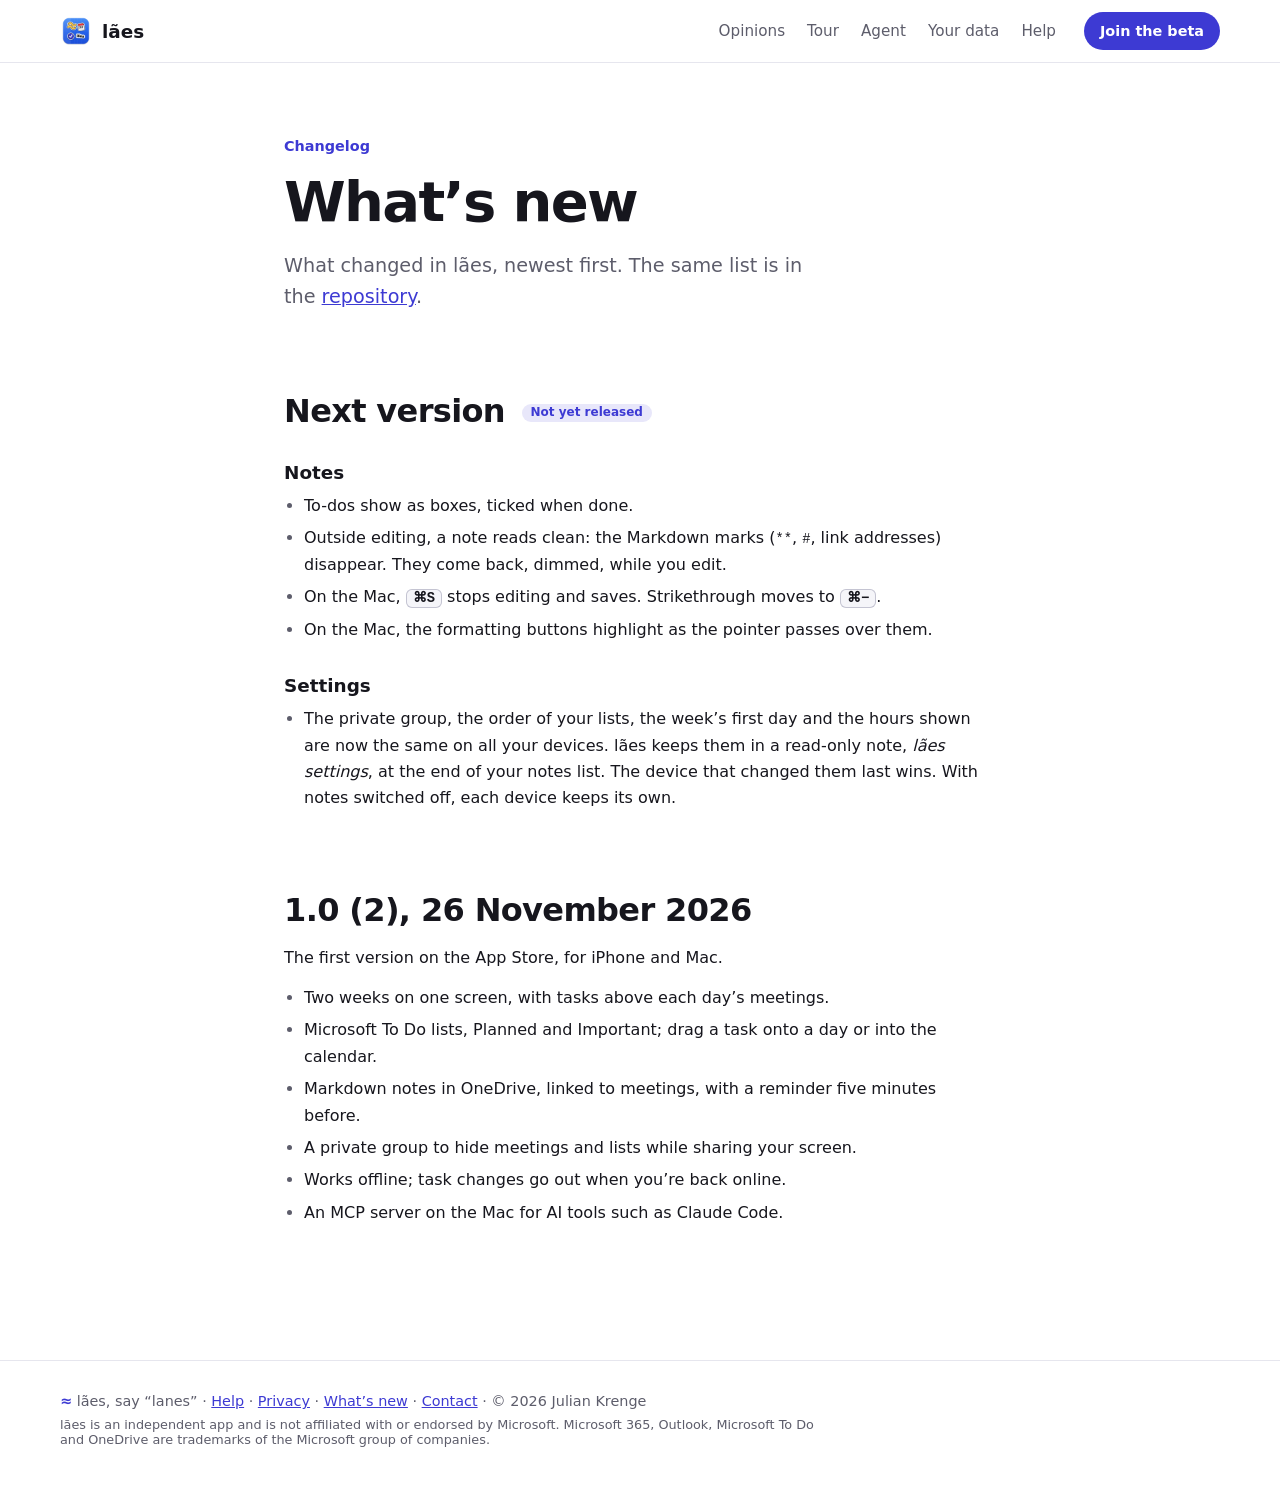
==== site/changelog/index.html @ 5adcf385 "Changelog on the website and in the repository; help and privacy follow the notes changes - CHANGELO" ====
<!DOCTYPE html>
<html lang="en">
<head>
<meta charset="utf-8">
<meta name="viewport" content="width=device-width, initial-scale=1">
<title>What's new — lães (say “lanes”)</title>
<meta name="description" content="What changed in lães for Mac and iPhone, newest first.">
<meta name="color-scheme" content="light dark">
<meta name="theme-color" content="#ffffff" media="(prefers-color-scheme: light)">
<meta name="theme-color" content="#0e0e13" media="(prefers-color-scheme: dark)">
<link rel="icon" type="image/png" href="../img/icon.png">
<link rel="apple-touch-icon" href="../img/icon.png">
<link rel="stylesheet" href="../style.css">
</head>
<body>

<a class="skip" href="#main">Skip to content</a>

<header class="nav">
  <a class="brand" href="../">
    <img src="../img/icon-192.webp" alt="" width="32" height="32">
    <span>lães</span>
  </a>
  <nav aria-label="Main">
    <a href="../#opinions">Opinions</a>
    <a href="../#tour">Tour</a>
    <a href="../#agent">Agent</a>
    <a href="../#data">Your data</a>
    <a class="nav-help" href="../help/">Help</a>
  </nav>
  <a class="button small" href="../#beta">Join the beta</a>
</header>

<main id="main" class="doc">

  <div class="doc-head">
    <p class="eyebrow">Changelog</p>
    <h1>What’s new</h1>
    <p class="lede">What changed in lães, newest first. The same list is in the <a href="https://github.com/jkrenge/laes/blob/main/CHANGELOG.md">repository</a>.</p>
  </div>

  <section id="next" aria-labelledby="next-title">
    <h2 id="next-title">Next version <span class="tag">Not yet released</span></h2>
    <h3>Notes</h3>
    <ul>
      <li>To-dos show as boxes, ticked when done.</li>
      <li>Outside editing, a note reads clean: the Markdown marks (<code>**</code>, <code>#</code>, link addresses) disappear. They come back, dimmed, while you edit.</li>
      <li>On the Mac, <kbd>⌘S</kbd> stops editing and saves. Strikethrough moves to <kbd>⌘−</kbd>.</li>
      <li>On the Mac, the formatting buttons highlight as the pointer passes over them.</li>
    </ul>
    <h3>Settings</h3>
    <ul>
      <li>The private group, the order of your lists, the week’s first day and the hours shown are now the same on all your devices. lães keeps them in a read-only note, <em>lães settings</em>, at the end of your notes list. The device that changed them last wins. With notes switched off, each device keeps its own.</li>
    </ul>
  </section>

  <section id="v1-0" aria-labelledby="v1-0-title">
    <h2 id="v1-0-title">1.0 (2), 26 November 2026</h2>
    <p>The first version on the App Store, for iPhone and Mac.</p>
    <ul>
      <li>Two weeks on one screen, with tasks above each day’s meetings.</li>
      <li>Microsoft To Do lists, Planned and Important; drag a task onto a day or into the calendar.</li>
      <li>Markdown notes in OneDrive, linked to meetings, with a reminder five minutes before.</li>
      <li>A private group to hide meetings and lists while sharing your screen.</li>
      <li>Works offline; task changes go out when you’re back online.</li>
      <li>An MCP server on the Mac for AI tools such as Claude Code.</li>
    </ul>
  </section>

</main>

<footer class="footer">
  <p><span class="tilde" aria-hidden="true">≈</span> lães, say “lanes” · <a href="../help/">Help</a> · <a href="../privacy/">Privacy</a> · <a href="./" aria-current="page">What’s new</a> · <a href="../help/#getting-help">Contact</a> · © 2026 Julian Krenge</p>
  <p class="fine">lães is an independent app and is not affiliated with or endorsed by Microsoft. Microsoft 365, Outlook, Microsoft To Do and OneDrive are trademarks of the Microsoft group of companies.</p>
</footer>

</body>
</html>
---- site/style.css ----
/* lães — quiet neutrals, indigo for action, the stickers' yellow and red as small accents. */
:root {
  color-scheme: light dark;
  --primary: #3D3AD3;       /* white text on it: 7.6:1 */
  --primary-hover: #2f2cb8;
  --ink: #3D3AD3;           /* indigo text on light backgrounds */
  --warm: #FFC943;
  --alert: #F4373D;
  --green: #035740;
  --text: #16161d;
  --muted: #5d5d6b;         /* 6.4:1 on white, 6:1 on --soft */
  --line: #e6e6ee;
  --line-strong: #c4c4d2;
  --bg: #ffffff;
  --soft: #f5f5f9;
  --raised: #ffffff;
  --device-edge: rgb(0 0 0 / .1);
  --shadow: 20 18 90;
  --radius: 18px;
  --max: 1160px;
  font-family: system-ui, -apple-system, BlinkMacSystemFont, "Segoe UI", sans-serif;
  color: var(--text);
  background: var(--bg);
  -webkit-font-smoothing: antialiased;
}
@media (prefers-color-scheme: dark) {
  :root {
    --primary: #4f4ce6;     /* white text on it: 6:1, and 3.2:1 against the page */
    --primary-hover: #5f5cf0;
    --ink: #b0aeff;
    --text: #ececf2;
    --muted: #a4a4b4;
    --line: #272730;
    --line-strong: #43434f;
    --bg: #0e0e13;
    --soft: #17171e;
    --raised: #20202a;
    --device-edge: rgb(255 255 255 / .14);
    --shadow: 0 0 0;
  }
}

* { box-sizing: border-box; }
body { margin: 0; }
img { display: block; max-width: 100%; height: auto; }
h1, h2, h3 { text-wrap: balance; margin: 0; }
p { text-wrap: pretty; }
a { color: var(--ink); }
figure { margin: 0; }
:focus-visible { outline: 3px solid var(--ink); outline-offset: 3px; border-radius: 6px; }

.skip { position: absolute; left: -999px; top: 8px; background: var(--bg); color: var(--text); padding: 8px 14px; z-index: 20; }
.skip:focus { left: 8px; }
.visually-hidden { position: absolute; width: 1px; height: 1px; overflow: hidden; clip-path: inset(50%); white-space: nowrap; }

/* Buttons */
.button {
  display: inline-flex; align-items: center; justify-content: center;
  min-height: 48px; padding: 0 24px; border-radius: 999px;
  background: var(--primary); color: #fff; text-decoration: none; font-weight: 600; font-size: 1rem;
  transition: background-color .2s, scale .15s;
}
.button:hover { background: var(--primary-hover); }
.button:active { scale: .98; }
.button.small { min-height: 38px; padding: 0 16px; font-size: .9rem; }
.button.ghost { background: transparent; color: var(--ink); box-shadow: inset 0 0 0 1.5px var(--line-strong); }
.button.ghost:hover { background: var(--soft); }

/* Nav */
.nav {
  position: sticky; top: 0; z-index: 10;
  display: flex; align-items: center; gap: 28px;
  padding: 12px max(24px, calc((100% - var(--max)) / 2));
  background: var(--bg); border-bottom: 1px solid var(--line);
}
.brand { display: flex; align-items: center; gap: 10px; text-decoration: none; color: var(--text); font-weight: 700; font-size: 1.15rem; }
.nav nav { display: flex; gap: 22px; margin-left: auto; }
.nav nav a { color: var(--muted); text-decoration: none; font-size: .95rem; padding: 6px 0; }
.nav nav a:hover, .nav nav a[aria-current="page"] { color: var(--text); }
.nav nav a[aria-current="page"] { font-weight: 600; }
/* On phones the bar keeps only Help; the page's sections are a scroll away */
@media (max-width: 720px) { .nav nav a:not(.nav-help) { display: none; } }

section { padding: 0 24px; }
.eyebrow { color: var(--ink); font-weight: 600; font-size: .9rem; margin: 0 0 14px; }
.eyebrow.on-dark { color: var(--warm); }
.lede { font-size: clamp(1.06rem, 1rem + .4vw, 1.2rem); line-height: 1.55; color: var(--muted); max-width: 640px; }
.section-head { max-width: var(--max); margin: 0 auto 48px; }
.section-head h2, .agent h2, .beta h2 { font-size: clamp(2rem, 4vw, 3rem); letter-spacing: -.025em; line-height: 1.08; }

/* Hero */
.hero { position: relative; max-width: var(--max); margin: 0 auto; padding-top: clamp(40px, 5vw, 64px); text-align: center; }
.hero h1 { font-size: clamp(2.5rem, 6vw, 4.75rem); letter-spacing: -.035em; line-height: 1.03; }
.accent { color: var(--ink); }
.hero .lede { max-width: 700px; margin: 22px auto 30px; }
.cta-row { display: flex; gap: 12px; justify-content: center; flex-wrap: wrap; }

/* The name: the app's own sticker, and how to say it */
.name { display: inline-flex; align-items: center; gap: 14px; margin: 0 0 20px; text-align: left; }
.name img { width: 112px; rotate: -4deg; }
.say { display: grid; gap: 2px; font-size: .95rem; color: var(--muted); }
.say b { color: var(--text); font-size: 1.05rem; }

/* Stickers at the hero's edges, only where there is room beside the text */
.float { position: absolute; pointer-events: none; }
.float-tilde { width: 112px; left: 0; top: 56px; rotate: -14deg; }
.float-page { width: 68px; right: 3%; top: 340px; rotate: 9deg; }
@media (max-width: 1099px) { .float { display: none; } }

/* Hero showcase: Weeks, Tasks and Notes on the Mac and iPhone, in sync */
.showcase { padding: 0; margin-top: clamp(36px, 4vw, 48px); }
.showcase-controls { display: flex; flex-wrap: wrap; justify-content: center; align-items: center; gap: 12px; margin-bottom: clamp(24px, 3vw, 32px); }
.picker { display: flex; gap: 4px; padding: 4px; border-radius: 999px; background: var(--soft); box-shadow: inset 0 0 0 1px var(--line); }
.picker button, .rotation {
  position: relative; display: inline-flex; align-items: center; gap: 8px;
  min-height: 44px; border: 0; border-radius: 999px; cursor: pointer; touch-action: manipulation;
  font: inherit; font-size: .95rem; font-weight: 600; color: var(--muted); background: transparent;
  transition: color .2s, background-color .2s, box-shadow .2s;
}
.picker button { padding: 0 18px 0 10px; }
.picker button img { width: 26px; height: 26px; object-fit: contain; }
.picker button:hover { color: var(--text); }
.picker button[aria-current="true"] {
  color: var(--text); background: var(--raised);
  box-shadow: 0 0 0 1px var(--line-strong), 0 2px 8px -3px rgb(var(--shadow) / .25);
}
/* The current screen's underline; while rotating it fills up until the next screen */
.picker button[aria-current="true"]::after {
  content: ""; position: absolute; left: 44px; right: 18px; bottom: 7px; height: 2px; border-radius: 2px;
  background: var(--primary); transform-origin: left;
}
.is-playing .picker button[aria-current="true"]::after { animation: fill 6s linear; }
.is-playing:is(.is-hovered, .is-focused, .is-offscreen) .picker button[aria-current="true"]::after { animation-play-state: paused; }
@keyframes fill { from { scale: 0 1; } }

.rotation { padding: 0 16px 0 12px; box-shadow: inset 0 0 0 1px var(--line-strong); }
.rotation:hover { color: var(--text); background: var(--soft); }
.rotation svg { width: 18px; height: 18px; fill: none; stroke: currentColor; stroke-width: 2.4; stroke-linecap: round; stroke-linejoin: round; }
.rotation .i-play { fill: currentColor; stroke: none; }
.is-playing .rotation .i-play, .showcase:not(.is-playing) .rotation .i-pause { display: none; }

.stage { position: relative; isolation: isolate; display: grid; max-width: 1040px; margin: 0 auto; }
.stage::before { /* a quiet surface the devices stand on */
  content: ""; position: absolute; z-index: -1; inset: 34% -24px 3%; border-radius: 28px; background: var(--soft);
}
.shot { grid-area: 1 / 1; position: relative; padding-bottom: 8%; text-align: left; }
.shot .mac { width: 84%; margin-left: 2%; }
.shot .mac img { aspect-ratio: 1920 / 1210; object-fit: cover; object-position: top; }
.shot .mac img.contain { object-fit: contain; }
.shot .phone { position: absolute; right: 8%; bottom: 0; width: 21%; }
/* Crossfade: the new screen fades in on top, then the old one fades out underneath */
.shot { opacity: 0; transition: opacity .3s .45s; }
.shot.is-current { opacity: 1; z-index: 1; transition: opacity .45s; }
@media (max-width: 720px) {
  .stage::before { inset: 30% -12px 2%; }
  .shot { padding-bottom: 20%; }
  .shot .mac { width: 88%; margin-left: 0; }
  .shot .phone { right: 0; width: 31%; }
}

/* Devices, drawn in CSS: a Mac window and an iPhone */
.mac {
  --bar: clamp(16px, 2.2vw, 28px);
  --light: clamp(6px, .8vw, 11px);
  position: relative; overflow: hidden; border-radius: 12px; background: #ececf1;
  box-shadow: 0 0 0 1px var(--device-edge), 0 30px 60px -28px rgb(var(--shadow) / .4);
}
.mac::before { content: ""; display: block; height: var(--bar); border-bottom: 1px solid #dadae1; }
.mac::after { /* traffic lights, inactive grey like the screenshots */
  content: ""; position: absolute; top: calc((var(--bar) - var(--light)) / 2); left: var(--light);
  width: var(--light); height: var(--light); border-radius: 50%; background: #c9c9d1;
  box-shadow: calc(var(--light) * 1.75) 0 #c9c9d1, calc(var(--light) * 3.5) 0 #c9c9d1;
}
.mac img { width: 100%; background: #fff; }

.phone { position: relative; container-type: inline-size; }
.phone img {
  width: 100%; border: 4cqi solid #1b1b21; border-radius: 16cqi; background: #fff;
  box-shadow: 0 0 0 1px var(--device-edge), 0 24px 48px -18px rgb(var(--shadow) / .45);
}
.phone::after { /* the Dynamic Island */
  content: ""; position: absolute; top: 3.1%; left: 35%; width: 30%; height: 4.2%; border-radius: 99px; background: #1b1b21;
}

/* Opinions */
.opinions { padding-top: clamp(96px, 12vw, 160px); }
.cards { list-style: none; padding: 0; margin: 0 auto; max-width: var(--max); display: grid; grid-template-columns: repeat(auto-fit, minmax(300px, 1fr)); gap: 20px; }
.card { background: var(--soft); border-radius: var(--radius); padding: 30px 28px 32px; }
.card .num { display: inline-block; font-weight: 700; font-size: .85rem; color: var(--ink); background: var(--raised); border-radius: 999px; padding: 4px 10px; margin-bottom: 20px; }
.card h3 { font-size: 1.3rem; letter-spacing: -.01em; margin-bottom: 10px; }
.card p { margin: 0; color: var(--muted); line-height: 1.6; }
.card:first-child { background: var(--primary); color: #fff; }
.card:first-child p { color: rgb(255 255 255 / .88); }
.card:first-child .num { color: #2c2a96; background: var(--warm); }

/* Tour carousel */
.tour { padding-top: clamp(96px, 12vw, 160px); }
.carousel { position: relative; max-width: var(--max); margin: 0 auto; padding: 0; }
.carousel-track {
  display: flex; gap: 24px; overflow-x: auto;
  scroll-snap-type: x mandatory; overscroll-behavior-x: contain;
  scrollbar-width: none; touch-action: manipulation; border-radius: 28px;
}
.carousel-track::-webkit-scrollbar { display: none; }
@media (prefers-reduced-motion: no-preference) { .carousel-track { scroll-behavior: smooth; } }
.slide {
  flex: 0 0 100%; scroll-snap-align: center;
  display: grid; grid-template-columns: minmax(240px, 5fr) 8fr; align-items: center; gap: 40px;
  min-height: 600px; padding: 48px 56px; border-radius: 28px; background: var(--soft); overflow: hidden;
}
.slide-copy h3 { font-size: clamp(1.6rem, 2.8vw, 2.3rem); letter-spacing: -.025em; line-height: 1.1; margin-bottom: 16px; }
.slide-copy p { color: var(--muted); font-size: 1.08rem; line-height: 1.6; margin: 0; }
.slide-copy .step { display: inline-block; color: #16161d; background: var(--warm); font-weight: 700; font-size: .8rem; border-radius: 999px; padding: 4px 11px; margin-bottom: 18px; }
.slide-stage { display: flex; justify-content: center; align-items: center; gap: 20px; min-width: 0; }
.slide-stage > .mac { width: 100%; }
.slide-stage > .phone { width: min(240px, 46%); }
.slide-stage.duo { position: relative; justify-content: flex-start; padding-bottom: 24px; }
.slide-stage.duo .mac { width: 84%; }
.slide-stage.duo .phone { position: absolute; right: 0; bottom: 0; width: 28%; }
.slide-stage.phones .phone { width: 42%; }
.slide-stage.phones .phone:last-child { translate: 0 32px; }
@media (prefers-reduced-motion: no-preference) {
  .slide-stage { transition: translate .7s cubic-bezier(.2, .8, .2, 1), opacity .7s; }
  .slide:not(.is-current) .slide-stage { translate: 0 24px; opacity: .4; }
}
@media (max-width: 860px) {
  .slide { grid-template-columns: 1fr; align-content: start; padding: 32px 24px 40px; min-height: 0; gap: 28px; }
  .slide-stage.duo .mac { width: 92%; }
  .slide-stage.duo .phone { width: 32%; right: -8px; }
}

.carousel-controls { position: absolute; inset: 50% 0 auto; z-index: 2; display: flex; justify-content: space-between; pointer-events: none; transform: translateY(-50%); margin: 0 -22px; }
.round {
  pointer-events: auto; width: 46px; height: 46px; border-radius: 50%; border: 0; cursor: pointer;
  background: var(--raised); color: var(--text); box-shadow: 0 0 0 1px var(--line-strong), 0 8px 20px -8px rgb(var(--shadow) / .4);
  display: grid; place-items: center; touch-action: manipulation;
}
.round svg { width: 20px; height: 20px; fill: none; stroke: currentColor; stroke-width: 2.2; stroke-linecap: round; stroke-linejoin: round; }
.round:hover { color: var(--ink); }
@media (max-width: 860px) { .carousel-controls { position: static; transform: none; justify-content: flex-end; gap: 10px; margin: 0 0 14px; } }

.carousel-markers { display: flex; gap: 4px; flex-wrap: wrap; justify-content: center; margin-top: 26px; }
.carousel-markers button {
  min-height: 36px; padding: 0 12px; border: 0; border-radius: 999px; cursor: pointer; touch-action: manipulation;
  background: transparent; color: var(--muted); font: inherit; font-size: .88rem; font-weight: 500;
}
.carousel-markers button:hover { color: var(--text); background: var(--soft); }
.carousel-markers button[aria-current="true"] { color: #fff; background: var(--primary); font-weight: 600; }

/* Chat mock */
.chat { width: min(460px, 100%); display: grid; gap: 14px; }
.msg { margin: 0; padding: 16px 18px; border-radius: 18px; line-height: 1.5; font-size: 1rem; box-shadow: 0 12px 30px -16px rgb(var(--shadow) / .35); }
.msg.you { background: var(--primary); color: #fff; justify-self: end; border-bottom-right-radius: 6px; max-width: 86%; }
.msg.ai { background: var(--raised); border-bottom-left-radius: 6px; }
.tool { display: inline-block; font: 600 .78rem ui-monospace, SFMono-Regular, Menlo, monospace; color: var(--ink); background: color-mix(in srgb, var(--primary) 12%, var(--raised)); border-radius: 6px; padding: 3px 7px; margin: 0 6px 10px 0; }

/* Eye demo */
.eye-demo { width: min(420px, 100%); background: var(--raised); border-radius: 20px; padding: 14px; box-shadow: 0 20px 44px -20px rgb(var(--shadow) / .4); }
.eye-row { display: flex; align-items: center; gap: 12px; padding: 14px 12px; border-radius: 12px; font-weight: 600; }
.eye-row + .eye-row { border-top: 1px solid var(--line); }
.dot { width: 10px; height: 28px; border-radius: 4px; }
.dot.work { background: var(--primary); } .dot.green { background: var(--green); } .dot.private { background: var(--alert); }
@media (prefers-reduced-motion: no-preference) {
  .slide.is-current .eye-row.private { animation: hide-private 4s 1s ease-in-out infinite; }
}
@keyframes hide-private {
  0%, 30% { opacity: 1; filter: none; }
  45%, 80% { opacity: .15; filter: blur(4px); }
  100% { opacity: 1; filter: none; }
}

/* Agent */
.agent {
  position: relative;
  max-width: var(--max); margin: clamp(96px, 12vw, 160px) auto 0; padding: clamp(40px, 6vw, 72px);
  display: grid; grid-template-columns: 1fr 1fr; gap: 48px; align-items: center;
  border-radius: 32px; color: #fff; background: #3D3AD3; /* the brand indigo in both themes: the yellow eyebrow needs it for 5:1 */
}
.agent :focus-visible { outline-color: #fff; }
.float-agent { position: absolute; width: 104px; top: -40px; right: 40px; rotate: 10deg; pointer-events: none; }
.agent-copy p { color: rgb(255 255 255 / .88); line-height: 1.6; font-size: 1.08rem; }
.ticks { list-style: none; padding: 0; margin: 24px 0 0; display: grid; gap: 12px; }
.ticks li { position: relative; padding-left: 30px; line-height: 1.5; }
.ticks li::before { content: "~"; position: absolute; left: 0; top: -6px; color: var(--warm); font-size: 1.6rem; font-weight: 700; }
.terminal { min-width: 0; background: #101018; border-radius: 16px; overflow: hidden; box-shadow: 0 30px 60px -24px rgb(0 0 0 / .6); }
.term-bar { display: flex; gap: 7px; padding: 13px 16px; background: #1a1a26; }
.term-bar span { width: 11px; height: 11px; border-radius: 50%; background: #3a3a4d; }
.terminal pre { margin: 0; padding: 22px 22px 26px; overflow-x: auto; color: #e8e8f2; font: .86rem/1.65 ui-monospace, SFMono-Regular, Menlo, monospace; }
.terminal pre:focus-visible { outline-offset: -3px; }
.terminal .dim { color: #9b9bb5; }
@media (max-width: 860px) {
  .agent { grid-template-columns: 1fr; margin-inline: 16px; padding-top: 56px; }
  .float-agent { width: 76px; top: -34px; right: 20px; }
}

/* Data */
.data { padding-top: clamp(96px, 12vw, 160px); }
.facts { max-width: var(--max); margin: 0 auto; display: grid; grid-template-columns: repeat(auto-fit, minmax(240px, 1fr)); gap: 36px; }
.facts h3 { font-size: 1.12rem; margin-bottom: 8px; }
.facts h3::before { content: "~ "; color: var(--ink); }
.facts p { margin: 0; color: var(--muted); line-height: 1.6; }

/* Beta */
.beta { text-align: center; max-width: 720px; margin: 0 auto; padding-top: clamp(96px, 12vw, 160px); padding-bottom: clamp(80px, 10vw, 140px); }
.beta img { margin: 0 auto 26px; }
.beta p { color: var(--muted); font-size: 1.15rem; line-height: 1.55; margin: 18px 0 30px; }

/* Footer */
.footer { border-top: 1px solid var(--line); padding: 32px max(24px, calc((100% - var(--max)) / 2)); color: var(--muted); font-size: .9rem; }
.footer p { margin: 0 0 8px; }
.footer .fine { font-size: .8rem; max-width: 760px; }
.tilde { color: var(--ink); font-weight: 700; }

/* Help: one readable column */
.doc { max-width: 760px; margin: 0 auto; padding: clamp(40px, 6vw, 72px) 24px clamp(80px, 10vw, 120px); }
.doc section { padding: 0; margin-top: clamp(56px, 7vw, 80px); }
.doc-head h1 { font-size: clamp(2.4rem, 5vw, 3.5rem); letter-spacing: -.03em; line-height: 1.05; }
.doc-head .lede { margin: 18px 0 0; }
.doc h2 { font-size: clamp(1.6rem, 3vw, 2rem); letter-spacing: -.02em; line-height: 1.15; margin-bottom: 16px; }
.doc h3 { font-size: 1.15rem; margin: 32px 0 10px; }
.doc p, .doc li, .doc dd { line-height: 1.65; }
.doc p { margin: 0 0 14px; }
.doc ul, .doc ol { padding-left: 1.25em; margin: 0 0 14px; }
.doc li + li { margin-top: 6px; }
.doc li::marker { color: var(--muted); }
.doc code, kbd { font-family: ui-monospace, SFMono-Regular, Menlo, monospace; font-size: .86em; }
kbd { font-weight: 600; padding: 2px 7px; border-radius: 6px; background: var(--soft); box-shadow: inset 0 0 0 1px var(--line-strong); white-space: nowrap; }

.toc { margin-top: 40px; padding: 24px 28px; border-radius: var(--radius); background: var(--soft); }
.toc h2 { font-size: .95rem; letter-spacing: 0; color: var(--muted); margin-bottom: 10px; }
.toc ol { columns: 2 220px; column-gap: 32px; margin: 0; }
.doc .toc li { margin: 0; padding: 4px 0; break-inside: avoid; }
.toc a { text-decoration: none; }
.toc a:hover { text-decoration: underline; }

.table-wrap { overflow-x: auto; margin: 0 0 16px; }
.keys { width: 100%; border-collapse: collapse; }
.keys th, .keys td { text-align: left; vertical-align: top; padding: 10px 16px 10px 0; border-bottom: 1px solid var(--line); line-height: 1.5; }
.keys thead th { color: var(--muted); font-size: .85rem; font-weight: 600; }
.keys tbody th { padding-top: 26px; }
.keys td:first-child { white-space: nowrap; width: 1%; }
.keys.wrap td:first-child { white-space: normal; width: 50%; }
.keys code { white-space: nowrap; }
.code { margin: 0 0 16px; padding: 16px 18px; border-radius: 12px; background: var(--soft); overflow-x: auto; line-height: 1.6; }

.panes { margin: 0; }
.panes dt { font-weight: 600; margin-top: 18px; }
.panes dd { margin: 4px 0 0; color: var(--muted); }
.tag {
  display: inline-block; vertical-align: middle; margin-left: 6px; padding: 2px 9px; border-radius: 999px;
  font-size: .75rem; font-weight: 600; letter-spacing: 0; color: var(--ink); background: color-mix(in srgb, var(--primary) 12%, var(--bg));
}

.stickers { list-style: none; display: grid; grid-template-columns: repeat(auto-fill, minmax(96px, 1fr)); gap: 16px; margin: 20px 0 24px; }
.doc .stickers { padding: 0; }
.doc .stickers li { margin: 0; display: grid; justify-items: center; gap: 8px; font-size: .85rem; color: var(--muted); text-align: center; }
.stickers img { height: 56px; width: auto; }

.doc details { border-top: 1px solid var(--line); }
.doc details:last-of-type { border-bottom: 1px solid var(--line); }
.doc details[open] { padding-bottom: 10px; }
.doc summary { cursor: pointer; padding: 16px 0; font-weight: 600; }
.doc summary:hover { color: var(--ink); }

/* Section jumps land below the sticky bar */
section[id] { scroll-margin-top: 72px; }
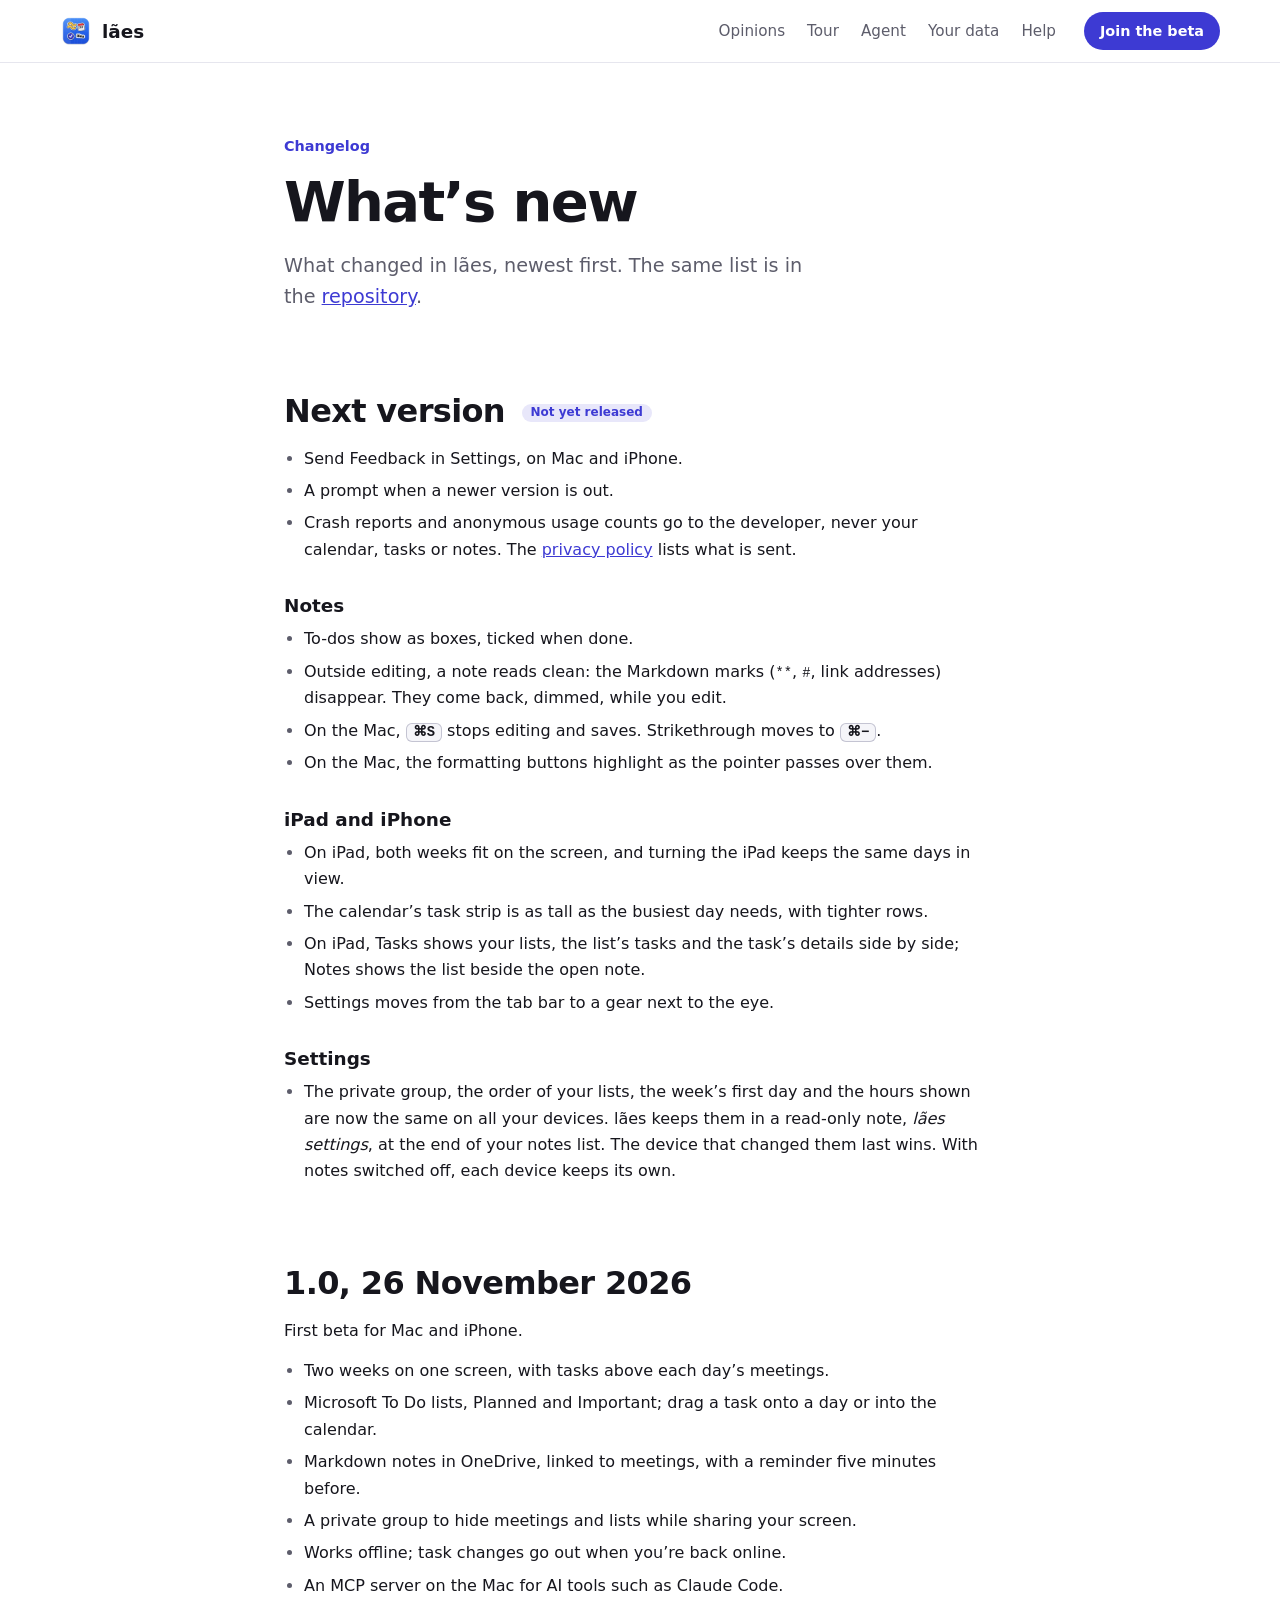
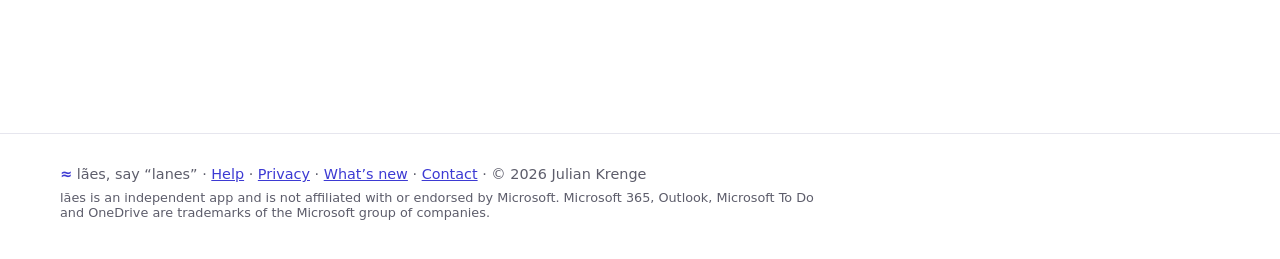
==== commit a3a15c2d: "Merge origin/main: crash reports and usage counts; one changelog for site, repo and homepage Co-Auth" ====
--- a/site/changelog/index.html
+++ b/site/changelog/index.html
@@ -41,12 +41,24 @@
 
   <section id="next" aria-labelledby="next-title">
     <h2 id="next-title">Next version <span class="tag">Not yet released</span></h2>
+    <ul>
+      <li>Send Feedback in Settings, on Mac and iPhone.</li>
+      <li>A prompt when a newer version is out.</li>
+      <li>Crash reports and anonymous usage counts go to the developer, never your calendar, tasks or notes. The <a href="../privacy/">privacy policy</a> lists what is sent.</li>
+    </ul>
     <h3>Notes</h3>
     <ul>
       <li>To-dos show as boxes, ticked when done.</li>
       <li>Outside editing, a note reads clean: the Markdown marks (<code>**</code>, <code>#</code>, link addresses) disappear. They come back, dimmed, while you edit.</li>
       <li>On the Mac, <kbd>⌘S</kbd> stops editing and saves. Strikethrough moves to <kbd>⌘−</kbd>.</li>
       <li>On the Mac, the formatting buttons highlight as the pointer passes over them.</li>
+    </ul>
+    <h3>iPad and iPhone</h3>
+    <ul>
+      <li>On iPad, both weeks fit on the screen, and turning the iPad keeps the same days in view.</li>
+      <li>The calendar’s task strip is as tall as the busiest day needs, with tighter rows.</li>
+      <li>On iPad, Tasks shows your lists, the list’s tasks and the task’s details side by side; Notes shows the list beside the open note.</li>
+      <li>Settings moves from the tab bar to a gear next to the eye.</li>
     </ul>
     <h3>Settings</h3>
     <ul>
@@ -55,8 +67,8 @@
   </section>
 
   <section id="v1-0" aria-labelledby="v1-0-title">
-    <h2 id="v1-0-title">1.0 (2), 26 November 2026</h2>
-    <p>The first version on the App Store, for iPhone and Mac.</p>
+    <h2 id="v1-0-title">1.0, 26 November 2026</h2>
+    <p>First beta for Mac and iPhone.</p>
     <ul>
       <li>Two weeks on one screen, with tasks above each day’s meetings.</li>
       <li>Microsoft To Do lists, Planned and Important; drag a task onto a day or into the calendar.</li>
--- a/site/style.css
+++ b/site/style.css
@@ -305,6 +305,19 @@
 .beta img { margin: 0 auto 26px; }
 .beta p { color: var(--muted); font-size: 1.15rem; line-height: 1.55; margin: 18px 0 30px; }
 
+/* Changelog: a quiet list above the footer */
+.changelog { padding: 0 max(24px, calc((100% - var(--max)) / 2)) 56px; color: var(--muted); font-size: .95rem; line-height: 1.6; }
+.changelog h2 { font-size: 1.12rem; color: var(--text); margin-bottom: 14px; }
+.changelog dl { margin: 0; display: grid; gap: 14px; }
+.changelog dl > div { display: grid; grid-template-columns: 11rem 1fr; gap: 2px 28px; }
+.changelog dt { color: var(--text); font-weight: 600; }
+.changelog time { display: block; color: var(--muted); font-weight: 400; }
+.changelog dd { margin: 0; grid-column: 2; }
+@media (max-width: 560px) {
+  .changelog dl > div { grid-template-columns: 1fr; }
+  .changelog dd { grid-column: 1; }
+}
+
 /* Footer */
 .footer { border-top: 1px solid var(--line); padding: 32px max(24px, calc((100% - var(--max)) / 2)); color: var(--muted); font-size: .9rem; }
 .footer p { margin: 0 0 8px; }
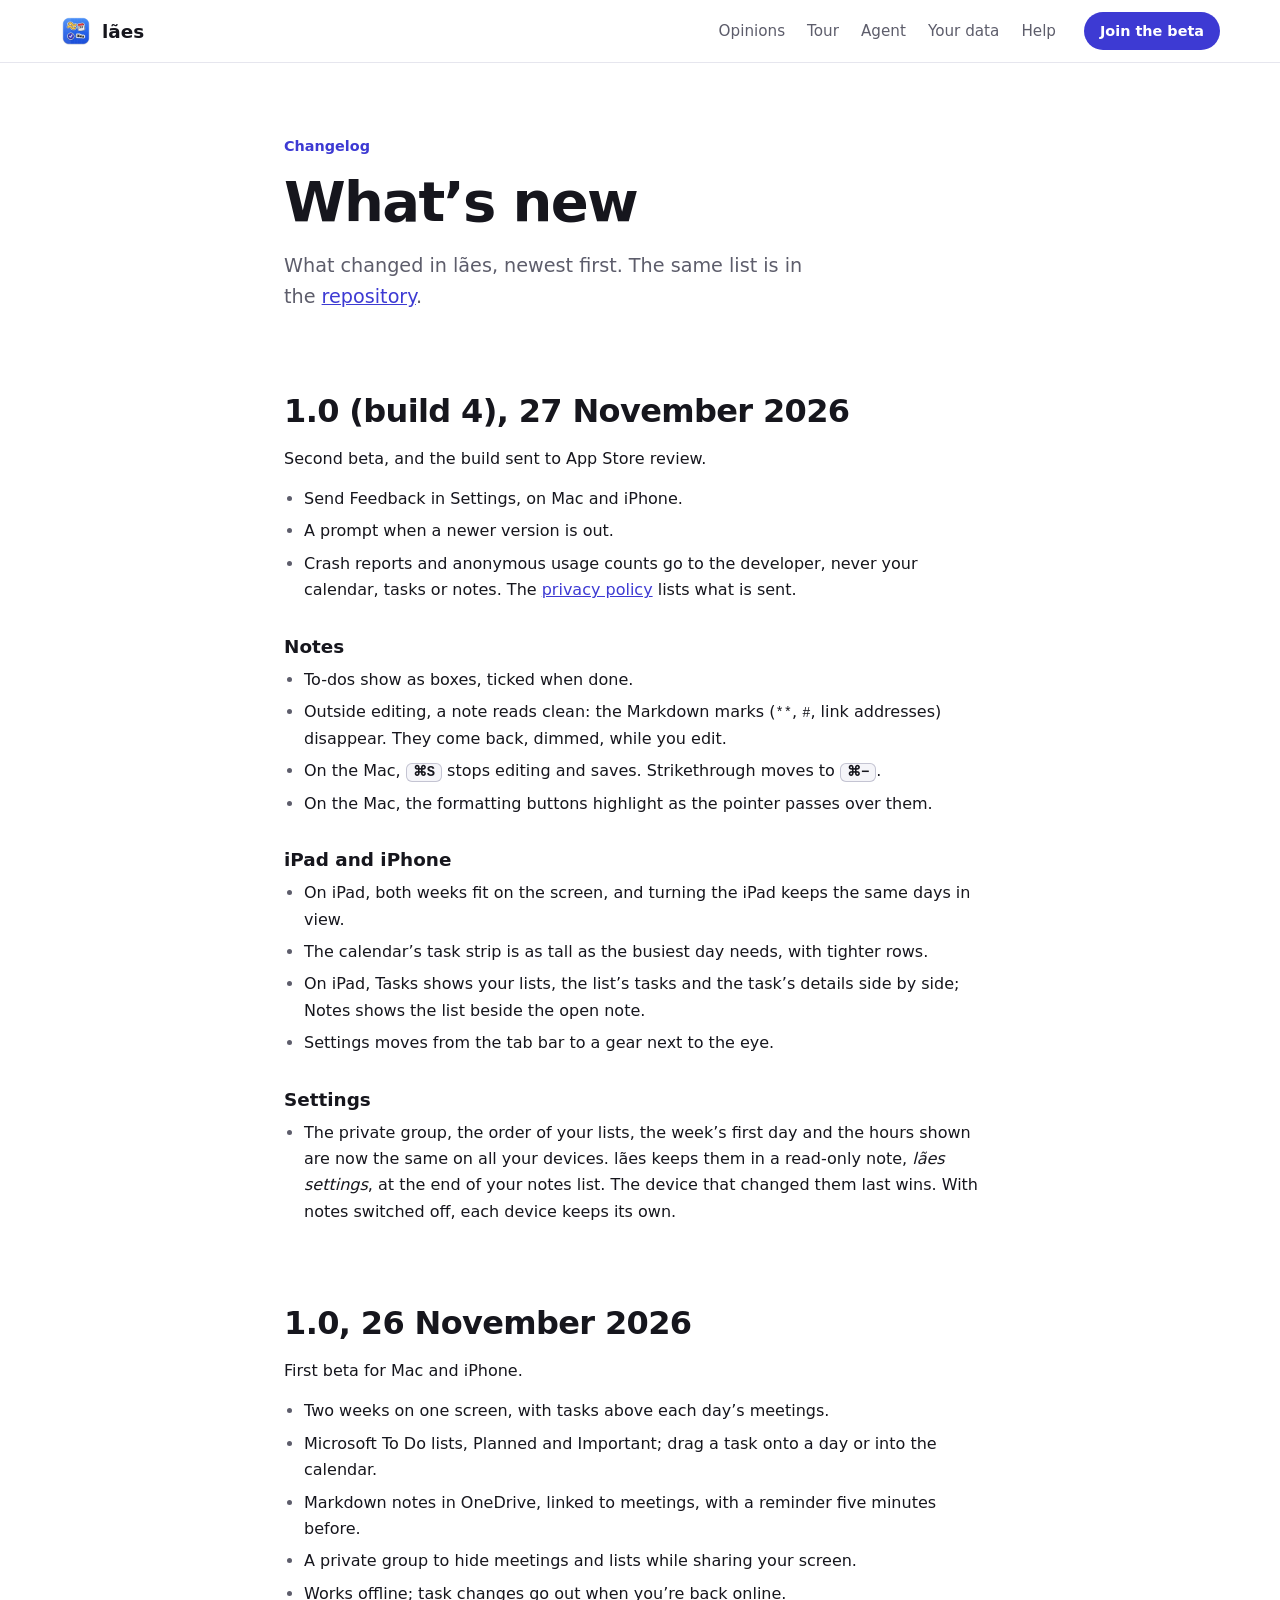
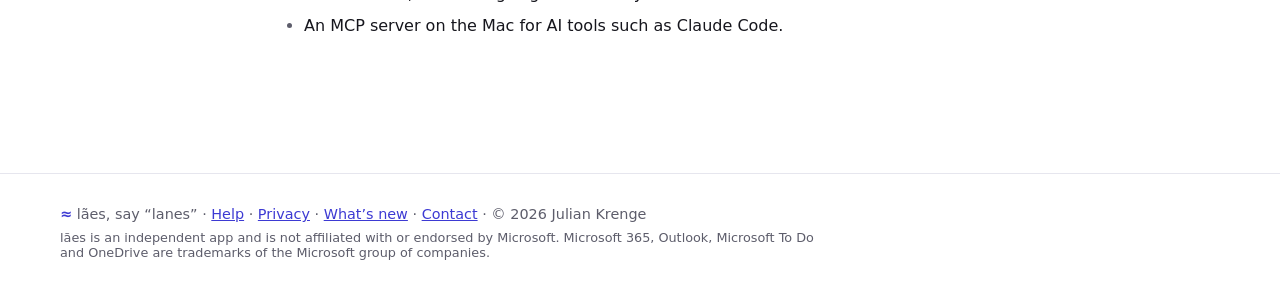
==== commit c7b790ce: "Build 4: 1.0 with note to-do boxes, shared settings note and the iPad layout The changelog's next ve" ====
--- a/site/changelog/index.html
+++ b/site/changelog/index.html
@@ -39,8 +39,9 @@
     <p class="lede">What changed in lães, newest first. The same list is in the <a href="https://github.com/jkrenge/laes/blob/main/CHANGELOG.md">repository</a>.</p>
   </div>
 
-  <section id="next" aria-labelledby="next-title">
-    <h2 id="next-title">Next version <span class="tag">Not yet released</span></h2>
+  <section id="v1-0-4" aria-labelledby="v1-0-4-title">
+    <h2 id="v1-0-4-title">1.0 (build 4), 27 November 2026</h2>
+    <p>Second beta, and the build sent to App Store review.</p>
     <ul>
       <li>Send Feedback in Settings, on Mac and iPhone.</li>
       <li>A prompt when a newer version is out.</li>
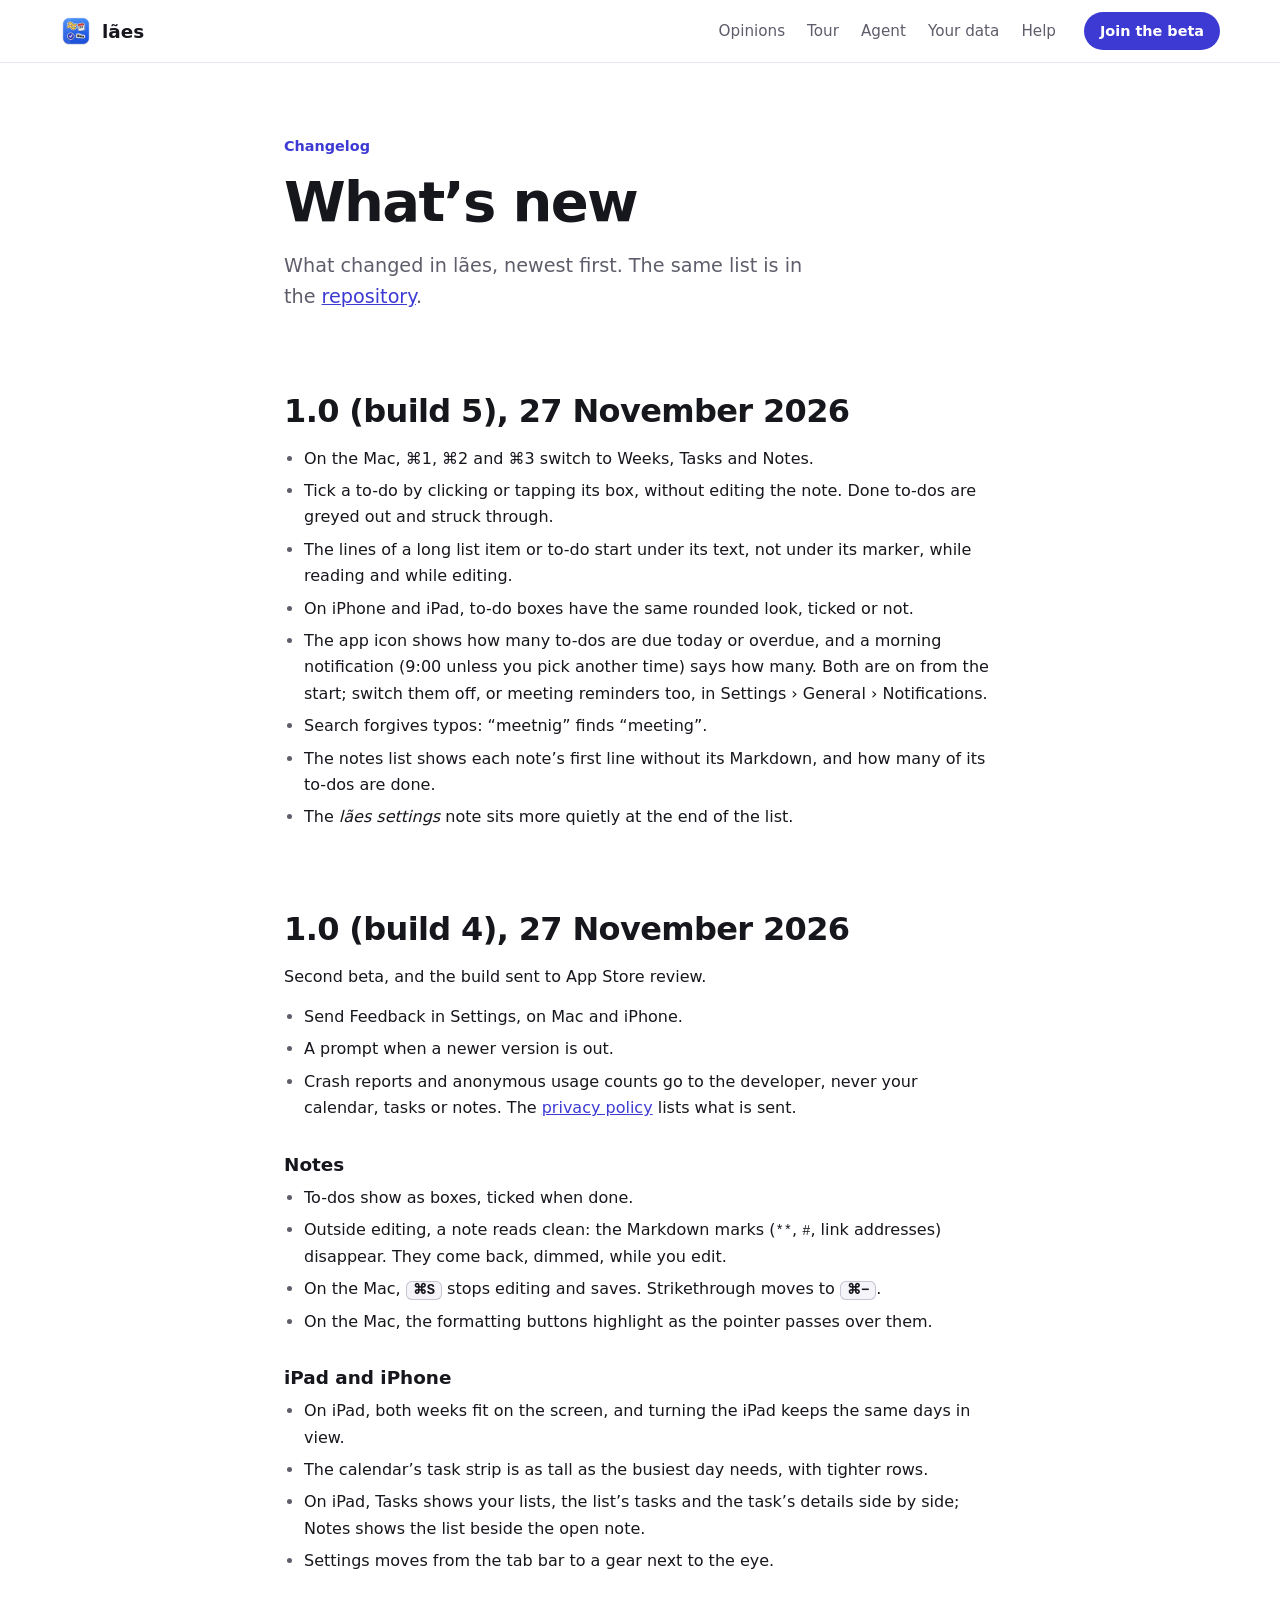
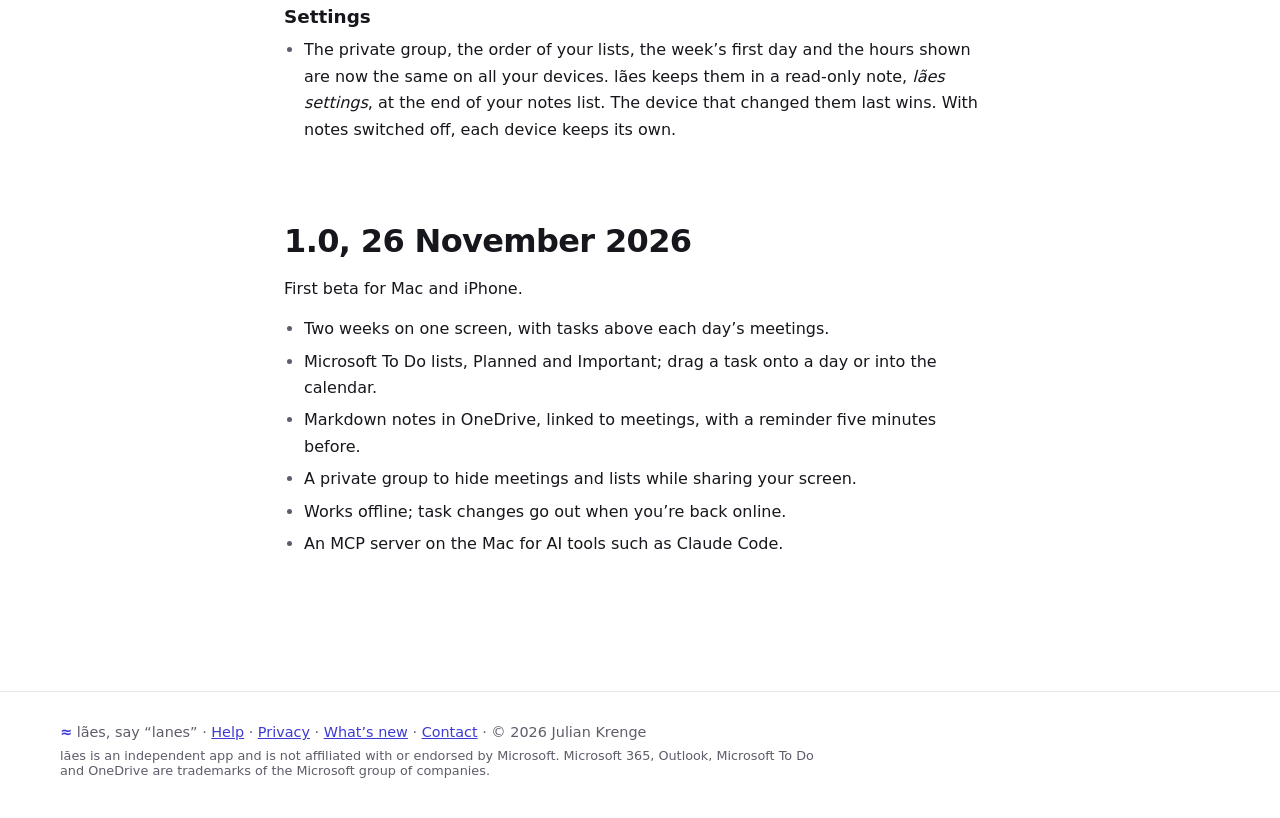
==== commit c7b59336: "Build 5: notes you can tick while reading, to-do badge and morning summary Notes: tick a to-do by cl" ====
--- a/site/changelog/index.html
+++ b/site/changelog/index.html
@@ -38,6 +38,20 @@
     <h1>What’s new</h1>
     <p class="lede">What changed in lães, newest first. The same list is in the <a href="https://github.com/jkrenge/laes/blob/main/CHANGELOG.md">repository</a>.</p>
   </div>
+
+  <section id="v1-0-5" aria-labelledby="v1-0-5-title">
+    <h2 id="v1-0-5-title">1.0 (build 5), 27 November 2026</h2>
+    <ul>
+      <li>On the Mac, ⌘1, ⌘2 and ⌘3 switch to Weeks, Tasks and Notes.</li>
+      <li>Tick a to-do by clicking or tapping its box, without editing the note. Done to-dos are greyed out and struck through.</li>
+      <li>The lines of a long list item or to-do start under its text, not under its marker, while reading and while editing.</li>
+      <li>On iPhone and iPad, to-do boxes have the same rounded look, ticked or not.</li>
+      <li>The app icon shows how many to-dos are due today or overdue, and a morning notification (9:00 unless you pick another time) says how many. Both are on from the start; switch them off, or meeting reminders too, in Settings › General › Notifications.</li>
+      <li>Search forgives typos: “meetnig” finds “meeting”.</li>
+      <li>The notes list shows each note’s first line without its Markdown, and how many of its to-dos are done.</li>
+      <li>The <em>lães settings</em> note sits more quietly at the end of the list.</li>
+    </ul>
+  </section>
 
   <section id="v1-0-4" aria-labelledby="v1-0-4-title">
     <h2 id="v1-0-4-title">1.0 (build 4), 27 November 2026</h2>
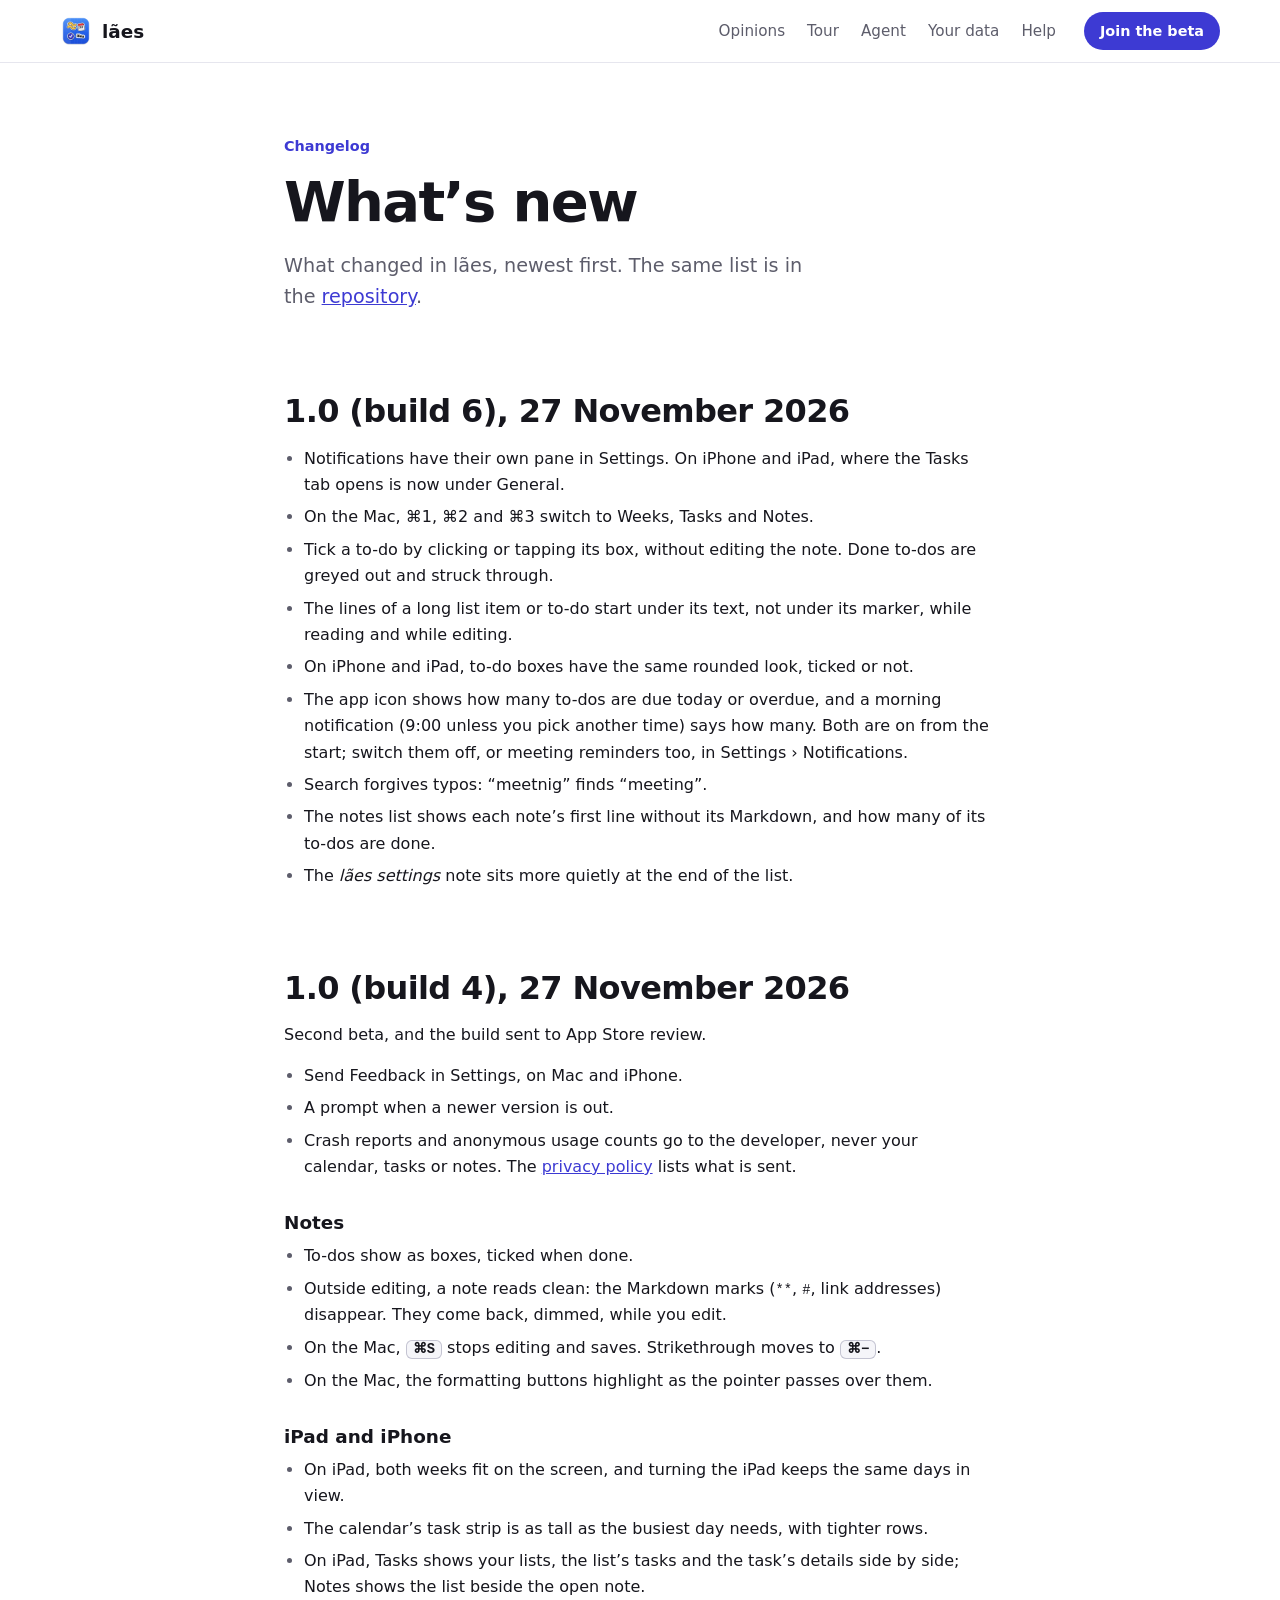
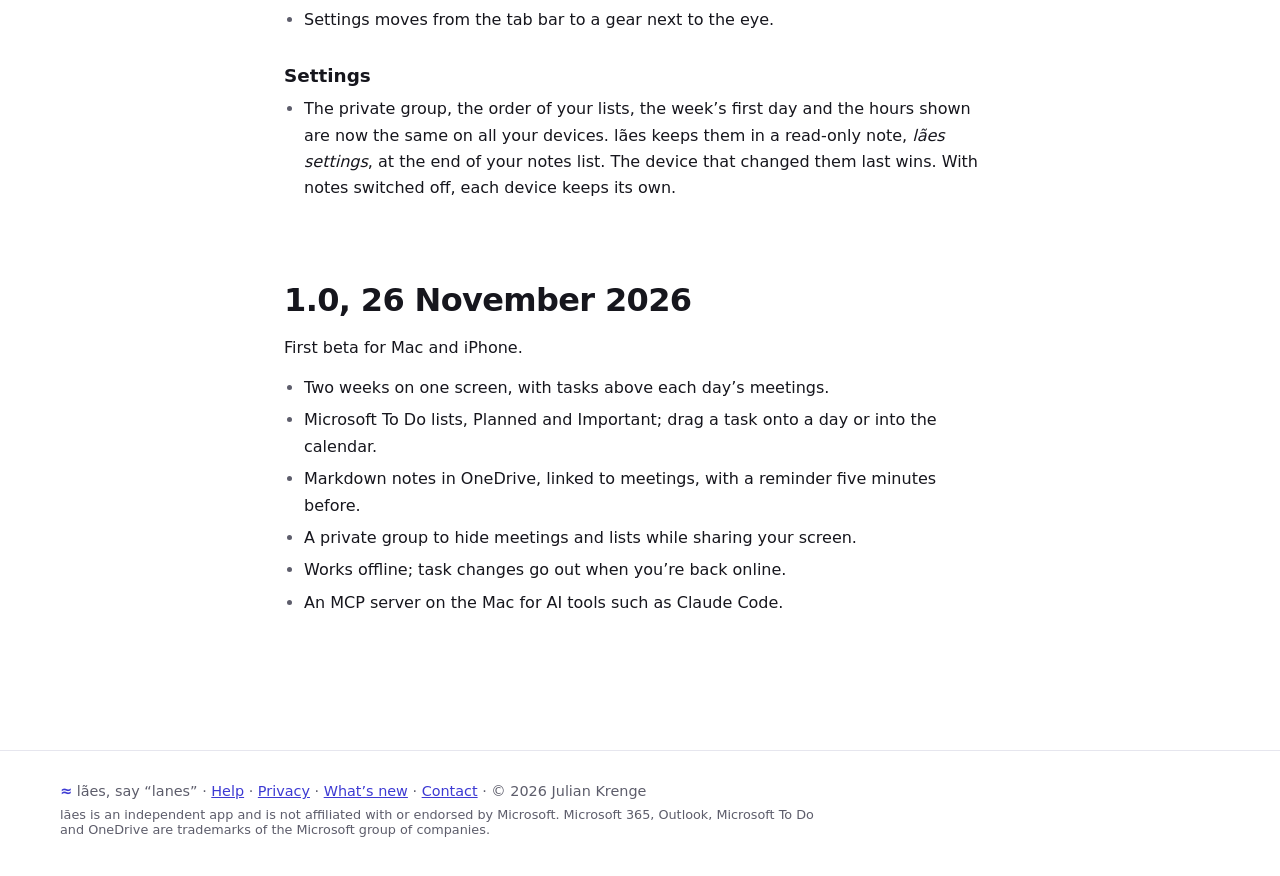
==== commit 0e758b08: "Build 6: notifications get their own settings pane; Behavior folds into General Meeting reminders, t" ====
--- a/site/changelog/index.html
+++ b/site/changelog/index.html
@@ -39,14 +39,15 @@
     <p class="lede">What changed in lães, newest first. The same list is in the <a href="https://github.com/jkrenge/laes/blob/main/CHANGELOG.md">repository</a>.</p>
   </div>
 
-  <section id="v1-0-5" aria-labelledby="v1-0-5-title">
-    <h2 id="v1-0-5-title">1.0 (build 5), 27 November 2026</h2>
+  <section id="v1-0-6" aria-labelledby="v1-0-6-title">
+    <h2 id="v1-0-6-title">1.0 (build 6), 27 November 2026</h2>
     <ul>
+      <li>Notifications have their own pane in Settings. On iPhone and iPad, where the Tasks tab opens is now under General.</li>
       <li>On the Mac, ⌘1, ⌘2 and ⌘3 switch to Weeks, Tasks and Notes.</li>
       <li>Tick a to-do by clicking or tapping its box, without editing the note. Done to-dos are greyed out and struck through.</li>
       <li>The lines of a long list item or to-do start under its text, not under its marker, while reading and while editing.</li>
       <li>On iPhone and iPad, to-do boxes have the same rounded look, ticked or not.</li>
-      <li>The app icon shows how many to-dos are due today or overdue, and a morning notification (9:00 unless you pick another time) says how many. Both are on from the start; switch them off, or meeting reminders too, in Settings › General › Notifications.</li>
+      <li>The app icon shows how many to-dos are due today or overdue, and a morning notification (9:00 unless you pick another time) says how many. Both are on from the start; switch them off, or meeting reminders too, in Settings › Notifications.</li>
       <li>Search forgives typos: “meetnig” finds “meeting”.</li>
       <li>The notes list shows each note’s first line without its Markdown, and how many of its to-dos are done.</li>
       <li>The <em>lães settings</em> note sits more quietly at the end of the list.</li>
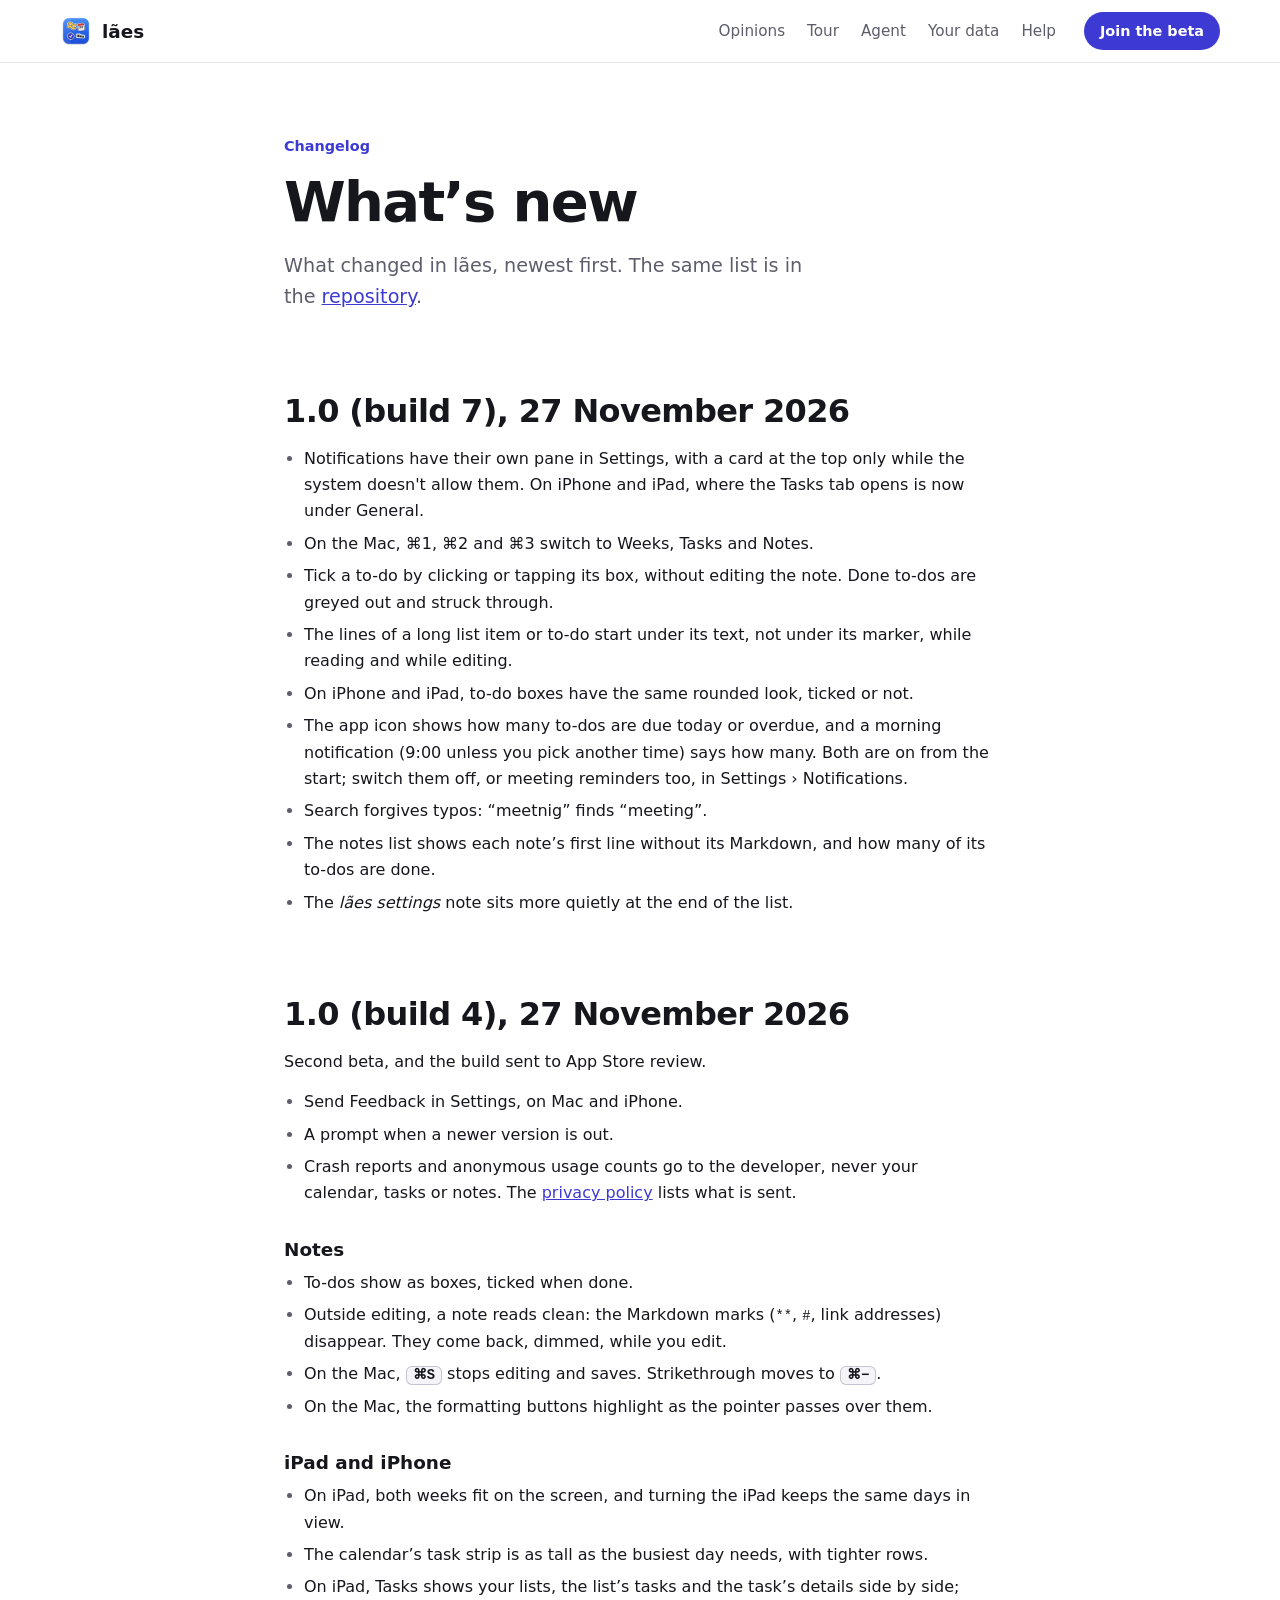
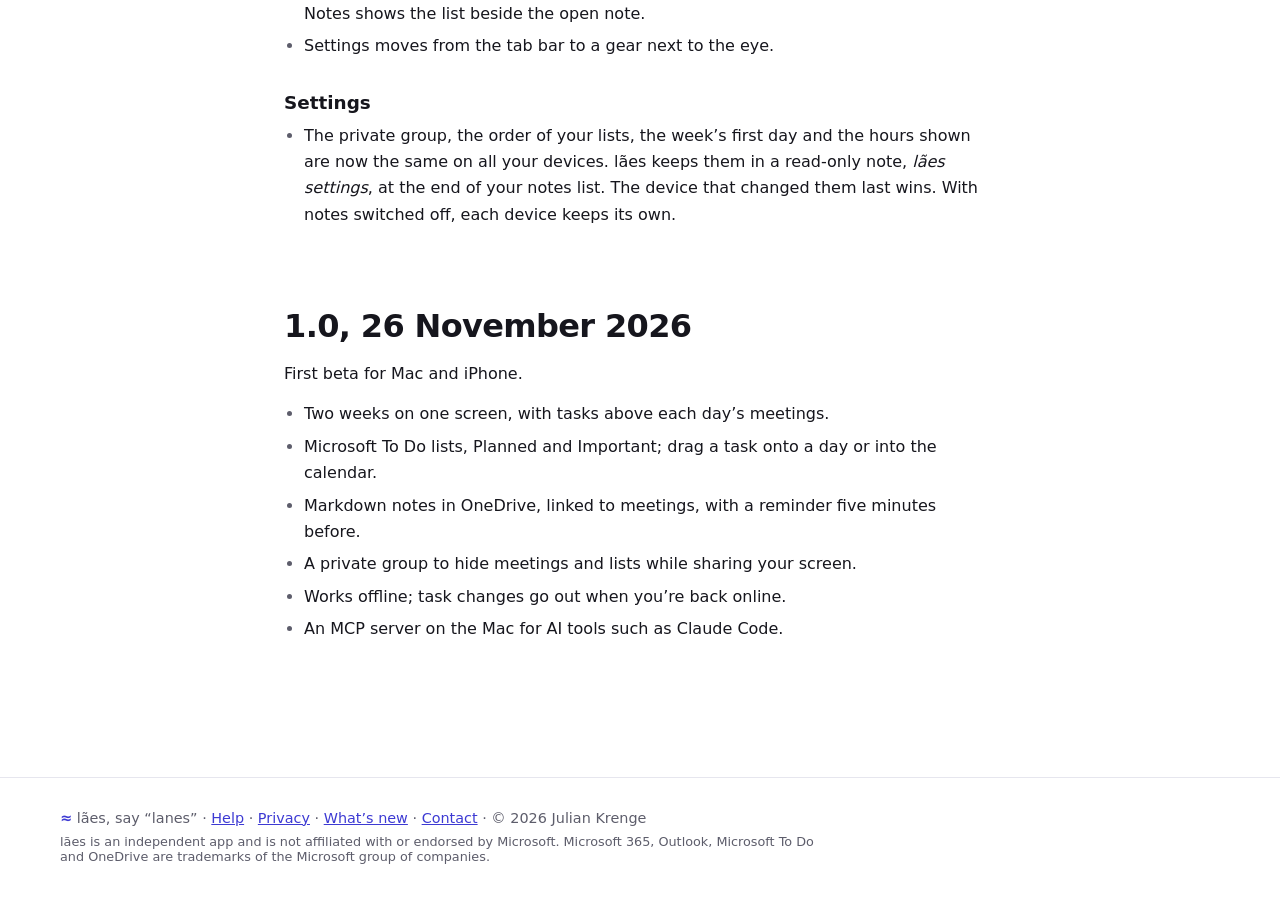
==== commit 4c3c2b0e: "Build 7: the Notifications pane in cards, asking for permission only when needed Meeting reminders a" ====
--- a/site/changelog/index.html
+++ b/site/changelog/index.html
@@ -39,10 +39,10 @@
     <p class="lede">What changed in lães, newest first. The same list is in the <a href="https://github.com/jkrenge/laes/blob/main/CHANGELOG.md">repository</a>.</p>
   </div>
 
-  <section id="v1-0-6" aria-labelledby="v1-0-6-title">
-    <h2 id="v1-0-6-title">1.0 (build 6), 27 November 2026</h2>
+  <section id="v1-0-7" aria-labelledby="v1-0-7-title">
+    <h2 id="v1-0-7-title">1.0 (build 7), 27 November 2026</h2>
     <ul>
-      <li>Notifications have their own pane in Settings. On iPhone and iPad, where the Tasks tab opens is now under General.</li>
+      <li>Notifications have their own pane in Settings, with a card at the top only while the system doesn't allow them. On iPhone and iPad, where the Tasks tab opens is now under General.</li>
       <li>On the Mac, ⌘1, ⌘2 and ⌘3 switch to Weeks, Tasks and Notes.</li>
       <li>Tick a to-do by clicking or tapping its box, without editing the note. Done to-dos are greyed out and struck through.</li>
       <li>The lines of a long list item or to-do start under its text, not under its marker, while reading and while editing.</li>
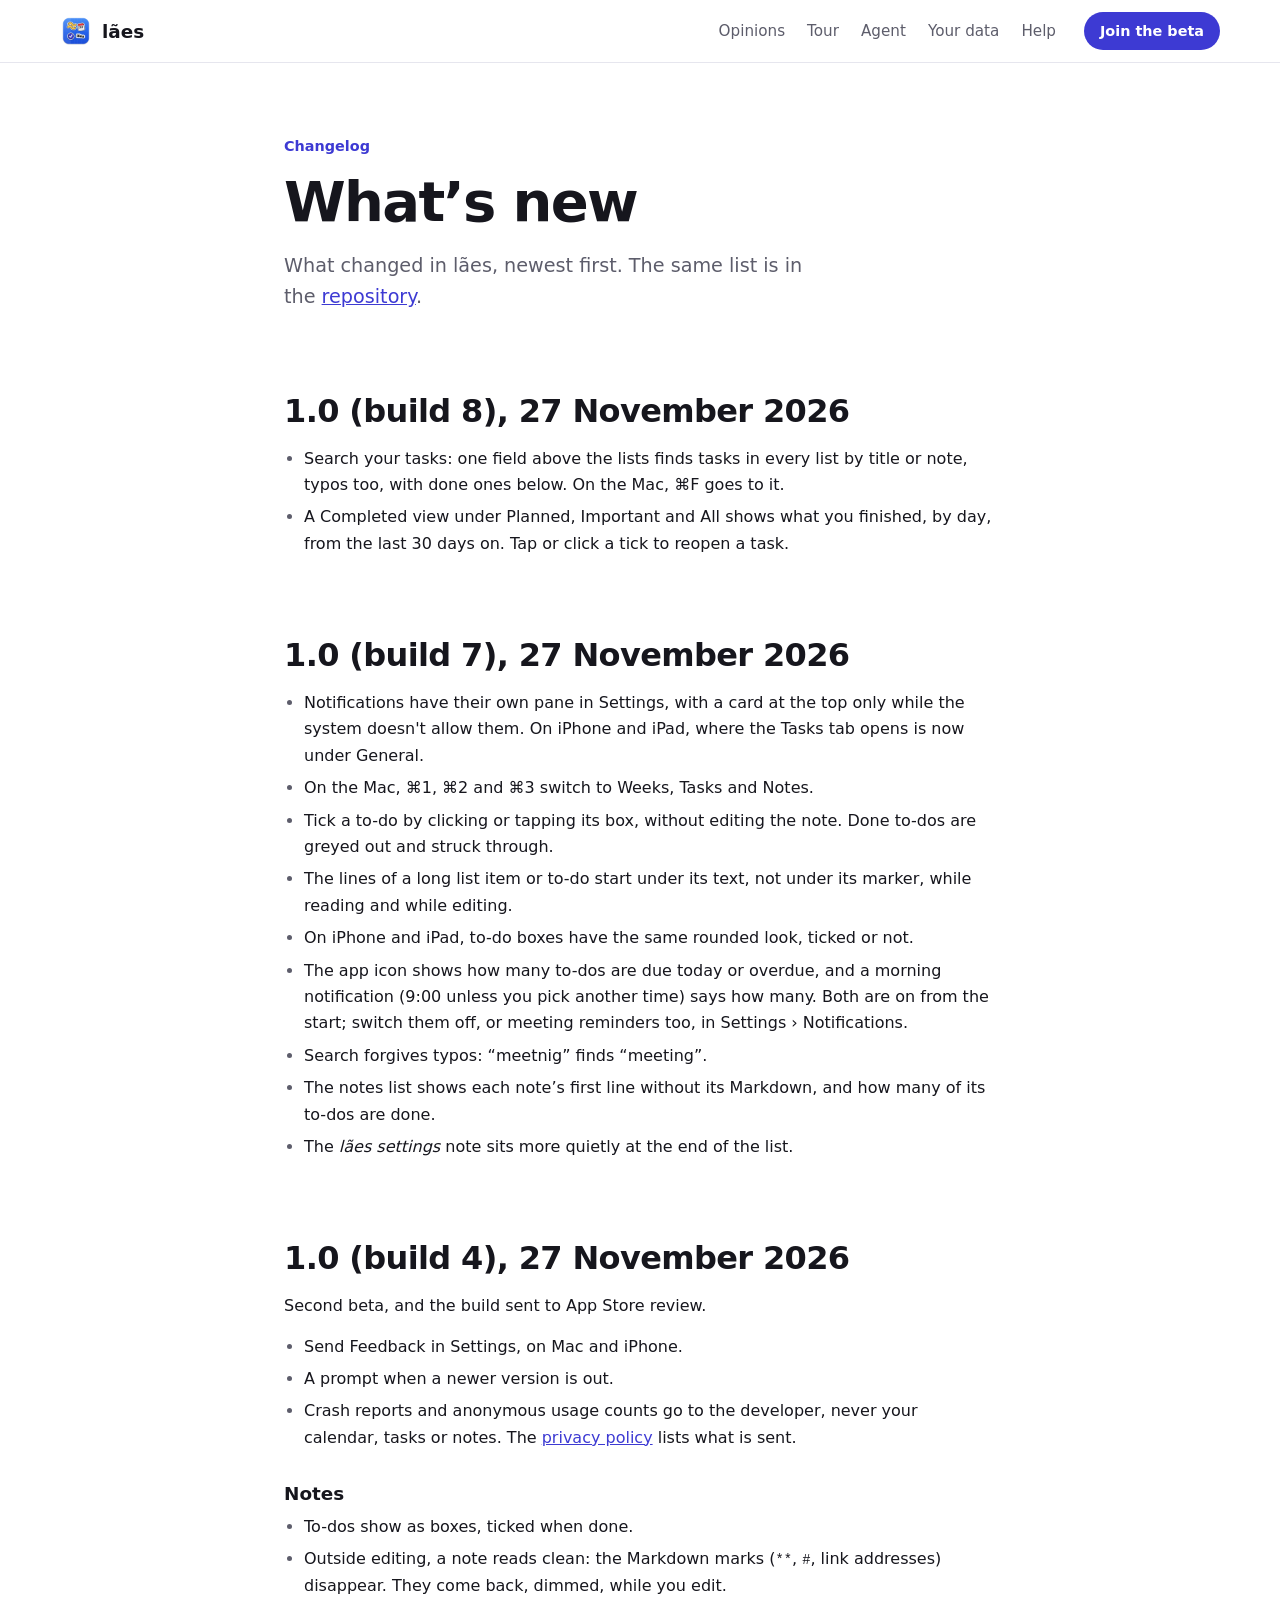
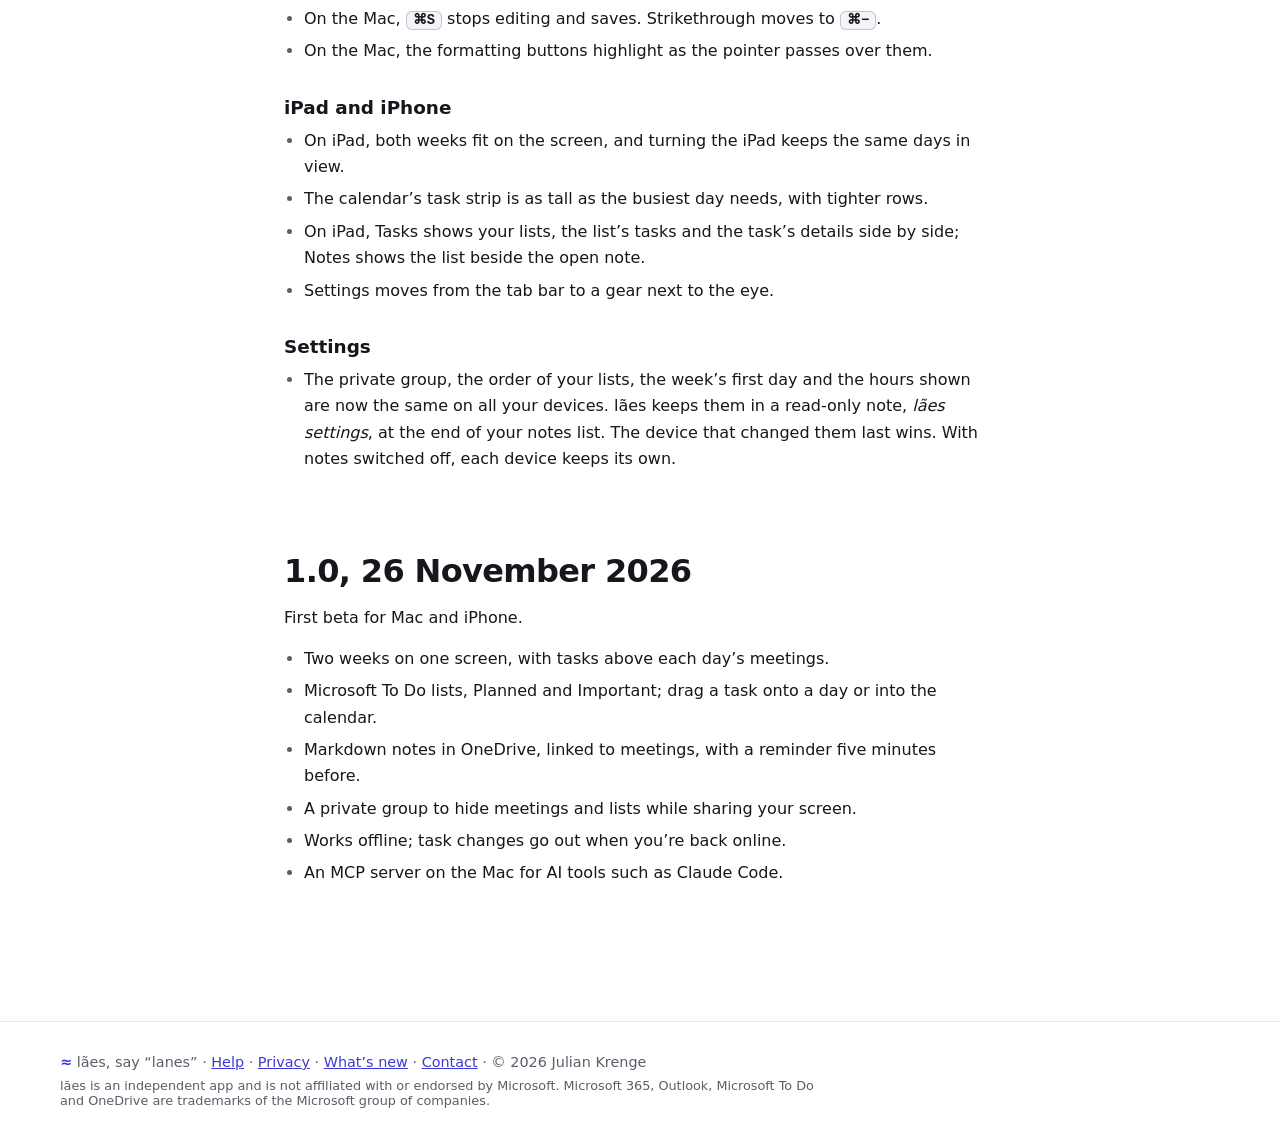
==== commit eddbe0f6: "Build 8: search tasks across every list and a Completed view Search sits above the task lists (⌘F on" ====
--- a/site/changelog/index.html
+++ b/site/changelog/index.html
@@ -38,6 +38,14 @@
     <h1>What’s new</h1>
     <p class="lede">What changed in lães, newest first. The same list is in the <a href="https://github.com/jkrenge/laes/blob/main/CHANGELOG.md">repository</a>.</p>
   </div>
+
+  <section id="v1-0-8" aria-labelledby="v1-0-8-title">
+    <h2 id="v1-0-8-title">1.0 (build 8), 27 November 2026</h2>
+    <ul>
+      <li>Search your tasks: one field above the lists finds tasks in every list by title or note, typos too, with done ones below. On the Mac, ⌘F goes to it.</li>
+      <li>A Completed view under Planned, Important and All shows what you finished, by day, from the last 30 days on. Tap or click a tick to reopen a task.</li>
+    </ul>
+  </section>
 
   <section id="v1-0-7" aria-labelledby="v1-0-7-title">
     <h2 id="v1-0-7-title">1.0 (build 7), 27 November 2026</h2>
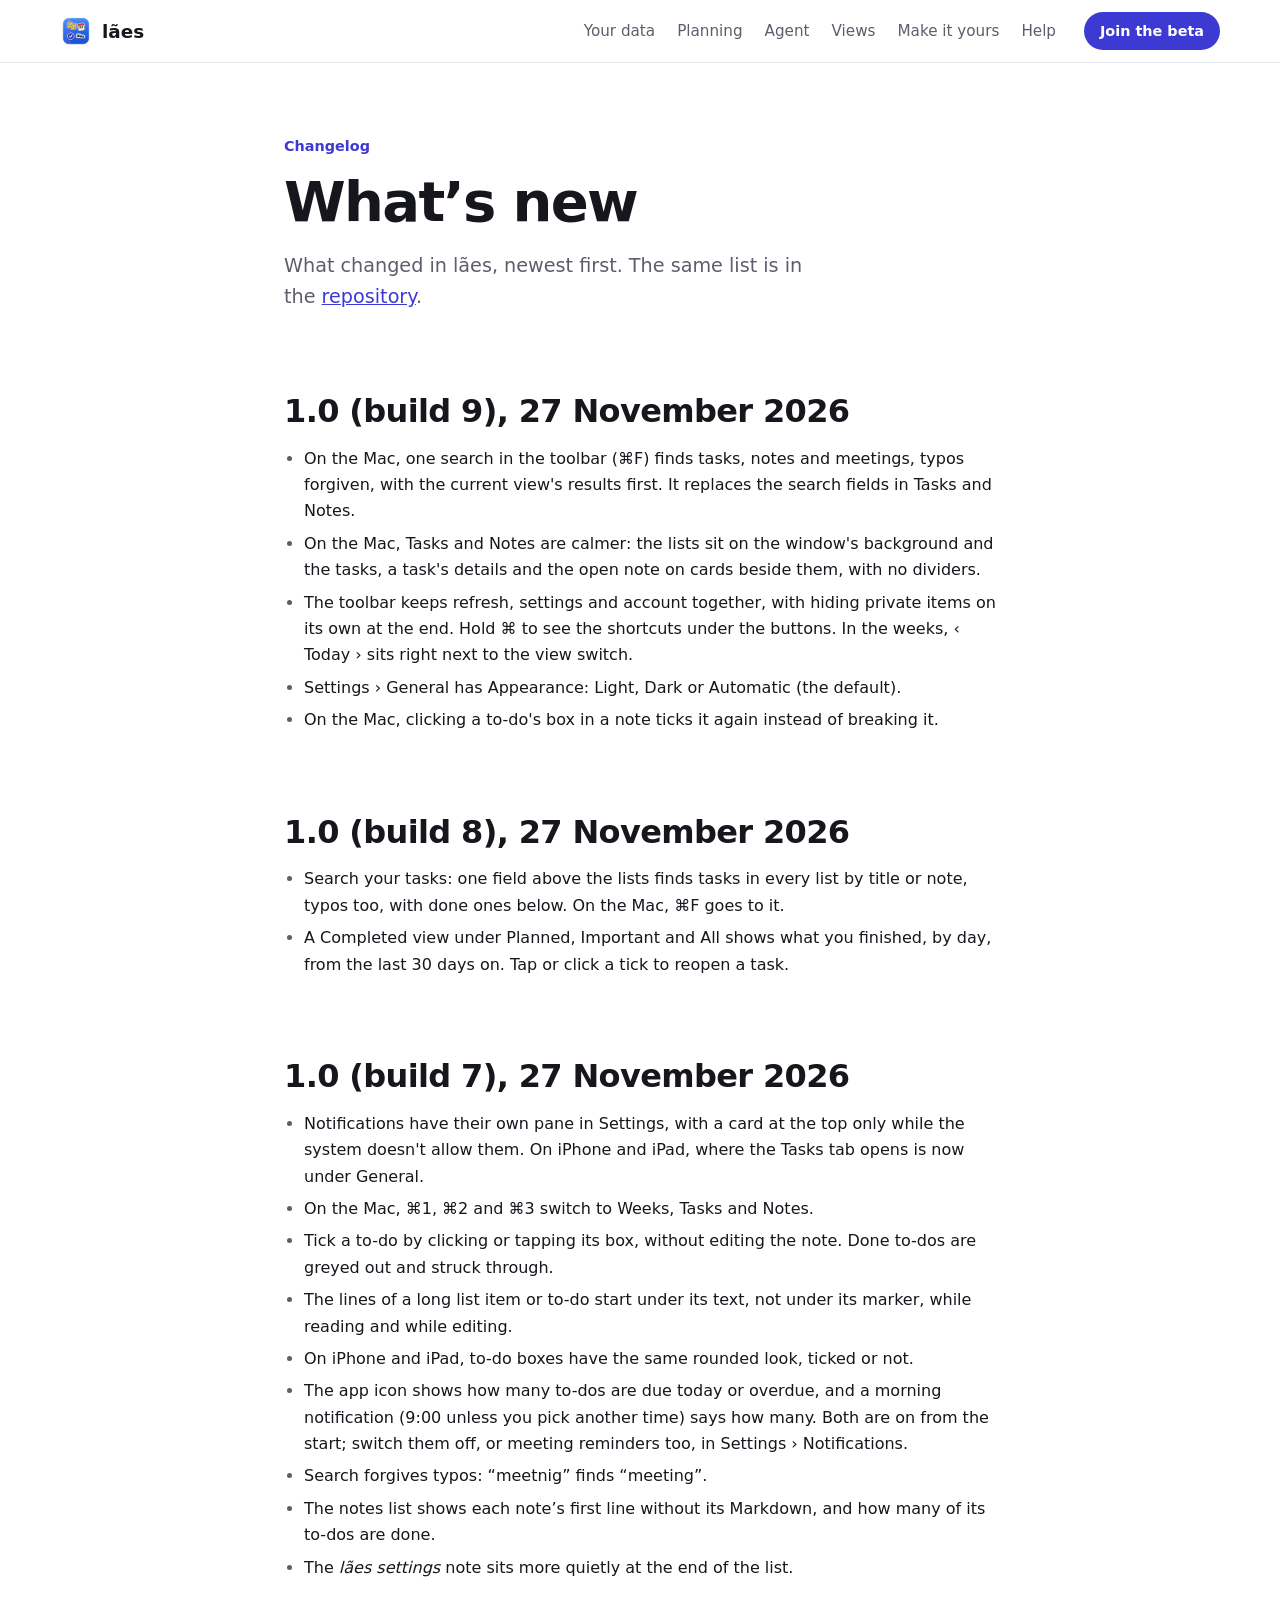
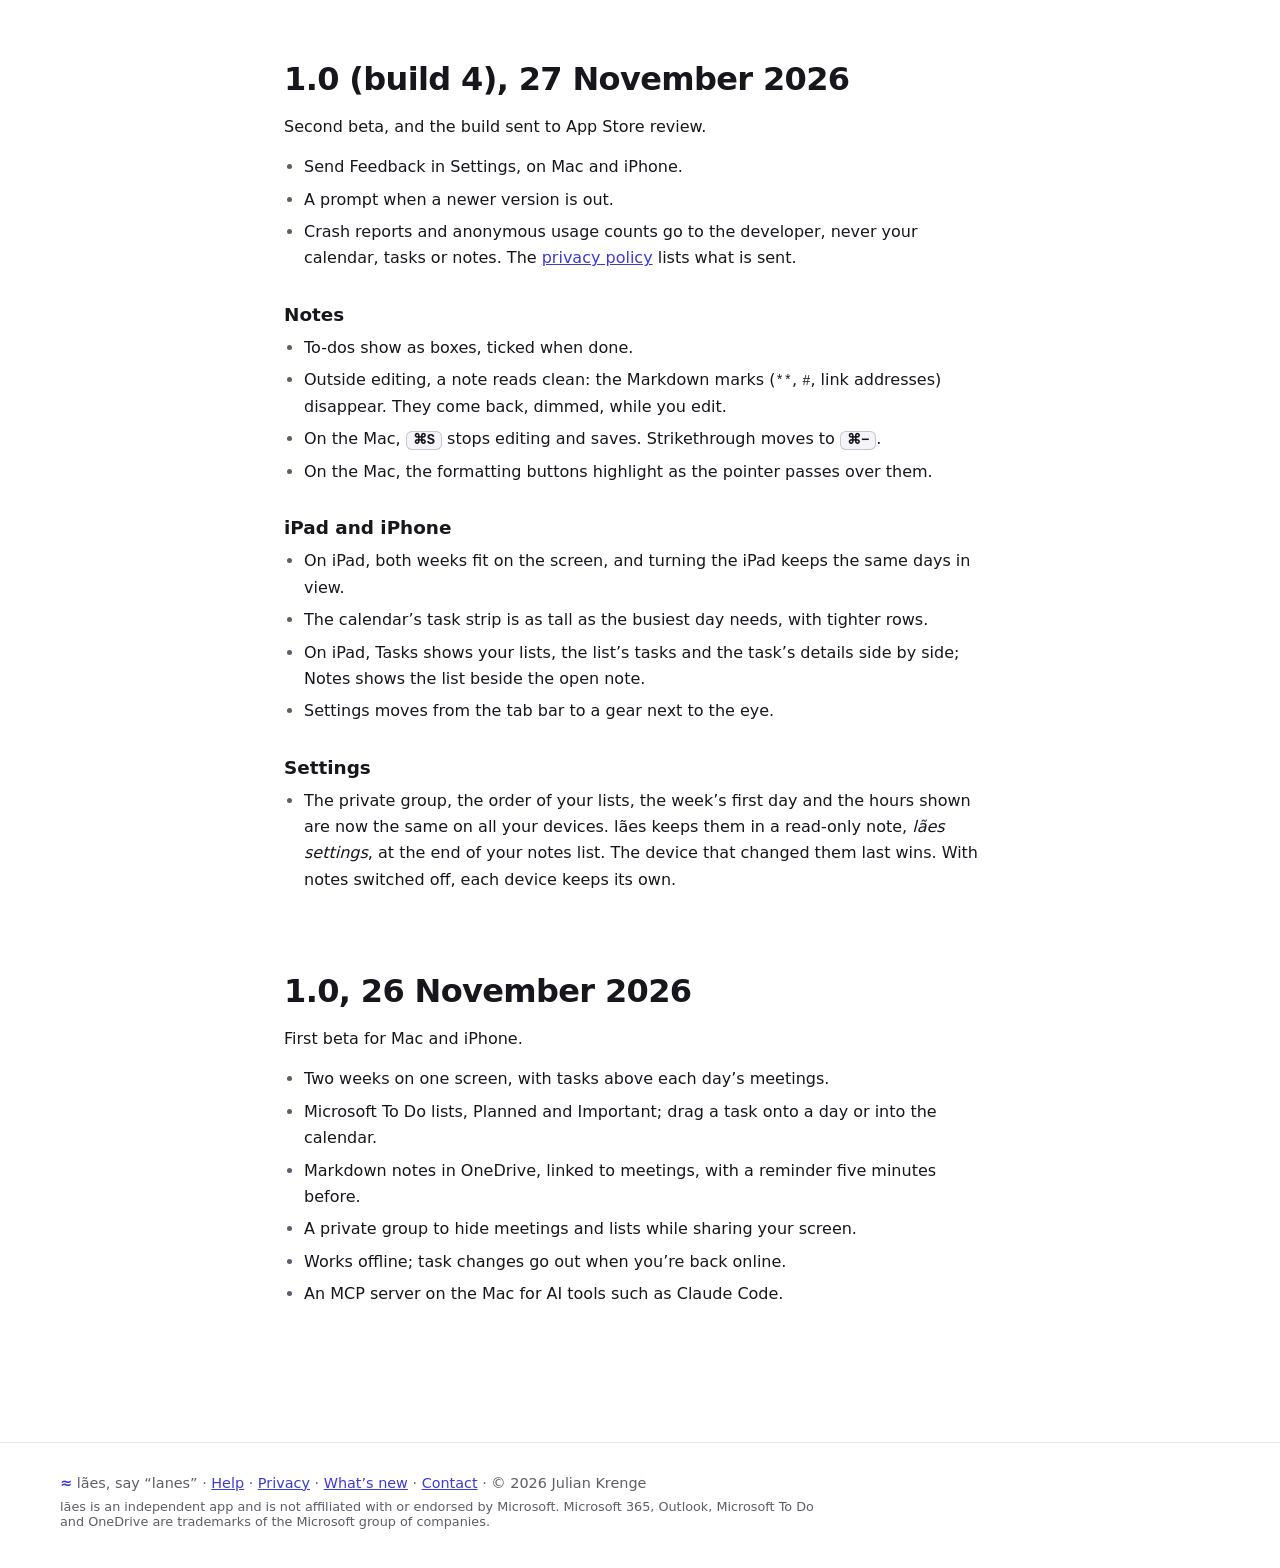
==== commit 35d15209: "Build 9: one search for everything, Tasks and Notes on cards, a new landing page On the Mac, a searc" ====
--- a/site/changelog/index.html
+++ b/site/changelog/index.html
@@ -22,10 +22,11 @@
     <span>lães</span>
   </a>
   <nav aria-label="Main">
-    <a href="../#opinions">Opinions</a>
-    <a href="../#tour">Tour</a>
+    <a href="../#connect">Your data</a>
+    <a href="../#plan">Planning</a>
     <a href="../#agent">Agent</a>
-    <a href="../#data">Your data</a>
+    <a href="../#views">Views</a>
+    <a href="../#custom">Make it yours</a>
     <a class="nav-help" href="../help/">Help</a>
   </nav>
   <a class="button small" href="../#beta">Join the beta</a>
@@ -38,6 +39,17 @@
     <h1>What’s new</h1>
     <p class="lede">What changed in lães, newest first. The same list is in the <a href="https://github.com/jkrenge/laes/blob/main/CHANGELOG.md">repository</a>.</p>
   </div>
+
+  <section id="v1-0-9" aria-labelledby="v1-0-9-title">
+    <h2 id="v1-0-9-title">1.0 (build 9), 27 November 2026</h2>
+    <ul>
+      <li>On the Mac, one search in the toolbar (⌘F) finds tasks, notes and meetings, typos forgiven, with the current view's results first. It replaces the search fields in Tasks and Notes.</li>
+      <li>On the Mac, Tasks and Notes are calmer: the lists sit on the window's background and the tasks, a task's details and the open note on cards beside them, with no dividers.</li>
+      <li>The toolbar keeps refresh, settings and account together, with hiding private items on its own at the end. Hold ⌘ to see the shortcuts under the buttons. In the weeks, ‹ Today › sits right next to the view switch.</li>
+      <li>Settings › General has Appearance: Light, Dark or Automatic (the default).</li>
+      <li>On the Mac, clicking a to-do's box in a note ticks it again instead of breaking it.</li>
+    </ul>
+  </section>
 
   <section id="v1-0-8" aria-labelledby="v1-0-8-title">
     <h2 id="v1-0-8-title">1.0 (build 8), 27 November 2026</h2>
--- a/site/style.css
+++ b/site/style.css
@@ -92,6 +92,7 @@
 .hero { position: relative; max-width: var(--max); margin: 0 auto; padding-top: clamp(40px, 5vw, 64px); text-align: center; }
 .hero h1 { font-size: clamp(2.5rem, 6vw, 4.75rem); letter-spacing: -.035em; line-height: 1.03; }
 .accent { color: var(--ink); }
+.hero h1 .accent { display: block; margin-top: .4em; font-size: .5em; letter-spacing: -.025em; line-height: 1.15; }
 .hero .lede { max-width: 700px; margin: 22px auto 30px; }
 .cta-row { display: flex; gap: 12px; justify-content: center; flex-wrap: wrap; }
 
@@ -104,7 +105,7 @@
 /* Stickers at the hero's edges, only where there is room beside the text */
 .float { position: absolute; pointer-events: none; }
 .float-tilde { width: 112px; left: 0; top: 56px; rotate: -14deg; }
-.float-page { width: 68px; right: 3%; top: 340px; rotate: 9deg; }
+.float-page { width: 68px; right: 2%; top: 64px; rotate: 9deg; }
 @media (max-width: 1099px) { .float { display: none; } }
 
 /* Hero showcase: Weeks, Tasks and Notes on the Mac and iPhone, in sync */
@@ -145,8 +146,6 @@
 }
 .shot { grid-area: 1 / 1; position: relative; padding-bottom: 8%; text-align: left; }
 .shot .mac { width: 84%; margin-left: 2%; }
-.shot .mac img { aspect-ratio: 1920 / 1210; object-fit: cover; object-position: top; }
-.shot .mac img.contain { object-fit: contain; }
 .shot .phone { position: absolute; right: 8%; bottom: 0; width: 21%; }
 /* Crossfade: the new screen fades in on top, then the old one fades out underneath */
 .shot { opacity: 0; transition: opacity .3s .45s; }
@@ -158,20 +157,12 @@
   .shot .phone { right: 0; width: 31%; }
 }
 
-/* Devices, drawn in CSS: a Mac window and an iPhone */
+/* Devices: the Mac screenshots are whole windows, toolbar included; the iPhone's frame is drawn in CSS */
 .mac {
-  --bar: clamp(16px, 2.2vw, 28px);
-  --light: clamp(6px, .8vw, 11px);
-  position: relative; overflow: hidden; border-radius: 12px; background: #ececf1;
+  position: relative; overflow: hidden; border-radius: clamp(8px, 1.1vw, 14px); background: var(--soft);
   box-shadow: 0 0 0 1px var(--device-edge), 0 30px 60px -28px rgb(var(--shadow) / .4);
 }
-.mac::before { content: ""; display: block; height: var(--bar); border-bottom: 1px solid #dadae1; }
-.mac::after { /* traffic lights, inactive grey like the screenshots */
-  content: ""; position: absolute; top: calc((var(--bar) - var(--light)) / 2); left: var(--light);
-  width: var(--light); height: var(--light); border-radius: 50%; background: #c9c9d1;
-  box-shadow: calc(var(--light) * 1.75) 0 #c9c9d1, calc(var(--light) * 3.5) 0 #c9c9d1;
-}
-.mac img { width: 100%; background: #fff; }
+.mac img { width: 100%; }
 
 .phone { position: relative; container-type: inline-size; }
 .phone img {
@@ -181,71 +172,6 @@
 .phone::after { /* the Dynamic Island */
   content: ""; position: absolute; top: 3.1%; left: 35%; width: 30%; height: 4.2%; border-radius: 99px; background: #1b1b21;
 }
-
-/* Opinions */
-.opinions { padding-top: clamp(96px, 12vw, 160px); }
-.cards { list-style: none; padding: 0; margin: 0 auto; max-width: var(--max); display: grid; grid-template-columns: repeat(auto-fit, minmax(300px, 1fr)); gap: 20px; }
-.card { background: var(--soft); border-radius: var(--radius); padding: 30px 28px 32px; }
-.card .num { display: inline-block; font-weight: 700; font-size: .85rem; color: var(--ink); background: var(--raised); border-radius: 999px; padding: 4px 10px; margin-bottom: 20px; }
-.card h3 { font-size: 1.3rem; letter-spacing: -.01em; margin-bottom: 10px; }
-.card p { margin: 0; color: var(--muted); line-height: 1.6; }
-.card:first-child { background: var(--primary); color: #fff; }
-.card:first-child p { color: rgb(255 255 255 / .88); }
-.card:first-child .num { color: #2c2a96; background: var(--warm); }
-
-/* Tour carousel */
-.tour { padding-top: clamp(96px, 12vw, 160px); }
-.carousel { position: relative; max-width: var(--max); margin: 0 auto; padding: 0; }
-.carousel-track {
-  display: flex; gap: 24px; overflow-x: auto;
-  scroll-snap-type: x mandatory; overscroll-behavior-x: contain;
-  scrollbar-width: none; touch-action: manipulation; border-radius: 28px;
-}
-.carousel-track::-webkit-scrollbar { display: none; }
-@media (prefers-reduced-motion: no-preference) { .carousel-track { scroll-behavior: smooth; } }
-.slide {
-  flex: 0 0 100%; scroll-snap-align: center;
-  display: grid; grid-template-columns: minmax(240px, 5fr) 8fr; align-items: center; gap: 40px;
-  min-height: 600px; padding: 48px 56px; border-radius: 28px; background: var(--soft); overflow: hidden;
-}
-.slide-copy h3 { font-size: clamp(1.6rem, 2.8vw, 2.3rem); letter-spacing: -.025em; line-height: 1.1; margin-bottom: 16px; }
-.slide-copy p { color: var(--muted); font-size: 1.08rem; line-height: 1.6; margin: 0; }
-.slide-copy .step { display: inline-block; color: #16161d; background: var(--warm); font-weight: 700; font-size: .8rem; border-radius: 999px; padding: 4px 11px; margin-bottom: 18px; }
-.slide-stage { display: flex; justify-content: center; align-items: center; gap: 20px; min-width: 0; }
-.slide-stage > .mac { width: 100%; }
-.slide-stage > .phone { width: min(240px, 46%); }
-.slide-stage.duo { position: relative; justify-content: flex-start; padding-bottom: 24px; }
-.slide-stage.duo .mac { width: 84%; }
-.slide-stage.duo .phone { position: absolute; right: 0; bottom: 0; width: 28%; }
-.slide-stage.phones .phone { width: 42%; }
-.slide-stage.phones .phone:last-child { translate: 0 32px; }
-@media (prefers-reduced-motion: no-preference) {
-  .slide-stage { transition: translate .7s cubic-bezier(.2, .8, .2, 1), opacity .7s; }
-  .slide:not(.is-current) .slide-stage { translate: 0 24px; opacity: .4; }
-}
-@media (max-width: 860px) {
-  .slide { grid-template-columns: 1fr; align-content: start; padding: 32px 24px 40px; min-height: 0; gap: 28px; }
-  .slide-stage.duo .mac { width: 92%; }
-  .slide-stage.duo .phone { width: 32%; right: -8px; }
-}
-
-.carousel-controls { position: absolute; inset: 50% 0 auto; z-index: 2; display: flex; justify-content: space-between; pointer-events: none; transform: translateY(-50%); margin: 0 -22px; }
-.round {
-  pointer-events: auto; width: 46px; height: 46px; border-radius: 50%; border: 0; cursor: pointer;
-  background: var(--raised); color: var(--text); box-shadow: 0 0 0 1px var(--line-strong), 0 8px 20px -8px rgb(var(--shadow) / .4);
-  display: grid; place-items: center; touch-action: manipulation;
-}
-.round svg { width: 20px; height: 20px; fill: none; stroke: currentColor; stroke-width: 2.2; stroke-linecap: round; stroke-linejoin: round; }
-.round:hover { color: var(--ink); }
-@media (max-width: 860px) { .carousel-controls { position: static; transform: none; justify-content: flex-end; gap: 10px; margin: 0 0 14px; } }
-
-.carousel-markers { display: flex; gap: 4px; flex-wrap: wrap; justify-content: center; margin-top: 26px; }
-.carousel-markers button {
-  min-height: 36px; padding: 0 12px; border: 0; border-radius: 999px; cursor: pointer; touch-action: manipulation;
-  background: transparent; color: var(--muted); font: inherit; font-size: .88rem; font-weight: 500;
-}
-.carousel-markers button:hover { color: var(--text); background: var(--soft); }
-.carousel-markers button[aria-current="true"] { color: #fff; background: var(--primary); font-weight: 600; }
 
 /* Chat mock */
 .chat { width: min(460px, 100%); display: grid; gap: 14px; }
@@ -253,21 +179,6 @@
 .msg.you { background: var(--primary); color: #fff; justify-self: end; border-bottom-right-radius: 6px; max-width: 86%; }
 .msg.ai { background: var(--raised); border-bottom-left-radius: 6px; }
 .tool { display: inline-block; font: 600 .78rem ui-monospace, SFMono-Regular, Menlo, monospace; color: var(--ink); background: color-mix(in srgb, var(--primary) 12%, var(--raised)); border-radius: 6px; padding: 3px 7px; margin: 0 6px 10px 0; }
-
-/* Eye demo */
-.eye-demo { width: min(420px, 100%); background: var(--raised); border-radius: 20px; padding: 14px; box-shadow: 0 20px 44px -20px rgb(var(--shadow) / .4); }
-.eye-row { display: flex; align-items: center; gap: 12px; padding: 14px 12px; border-radius: 12px; font-weight: 600; }
-.eye-row + .eye-row { border-top: 1px solid var(--line); }
-.dot { width: 10px; height: 28px; border-radius: 4px; }
-.dot.work { background: var(--primary); } .dot.green { background: var(--green); } .dot.private { background: var(--alert); }
-@media (prefers-reduced-motion: no-preference) {
-  .slide.is-current .eye-row.private { animation: hide-private 4s 1s ease-in-out infinite; }
-}
-@keyframes hide-private {
-  0%, 30% { opacity: 1; filter: none; }
-  45%, 80% { opacity: .15; filter: blur(4px); }
-  100% { opacity: 1; filter: none; }
-}
 
 /* Agent */
 .agent {
@@ -293,12 +204,159 @@
   .float-agent { width: 76px; top: -34px; right: 20px; }
 }
 
-/* Data */
-.data { padding-top: clamp(96px, 12vw, 160px); }
+/* What it connects */
+.connect { max-width: var(--max); margin: 0 auto; padding-top: clamp(96px, 12vw, 160px); text-align: center; }
+.connect-icon { margin: 0 auto 24px; }
+.connect h2 { font-size: clamp(1.6rem, 3.2vw, 2.4rem); letter-spacing: -.02em; line-height: 1.15; max-width: 780px; margin: 0 auto; }
+.sources { list-style: none; padding: 0; margin: 40px auto 0; display: flex; flex-wrap: wrap; justify-content: center; gap: 16px; }
+.sources li { display: grid; justify-items: center; gap: 4px; width: 216px; padding: 26px 16px; border-radius: var(--radius); background: var(--soft); }
+.sources li span:last-child { color: var(--muted); font-size: .92rem; }
+.sources img { margin-bottom: 8px; }
+.connect .lede { margin: 36px auto 0; }
+.connect .facts { text-align: left; margin-top: clamp(48px, 6vw, 72px); }
 .facts { max-width: var(--max); margin: 0 auto; display: grid; grid-template-columns: repeat(auto-fit, minmax(240px, 1fr)); gap: 36px; }
 .facts h3 { font-size: 1.12rem; margin-bottom: 8px; }
 .facts h3::before { content: "~ "; color: var(--ink); }
 .facts p { margin: 0; color: var(--muted); line-height: 1.6; }
+
+/* Opinionated task management: the copy beside a task being dropped into the calendar */
+.plan { max-width: var(--max); margin: 0 auto; padding-top: clamp(96px, 12vw, 160px); display: grid; grid-template-columns: 5fr 6fr; gap: clamp(32px, 5vw, 64px); align-items: center; }
+.plan h2 { font-size: clamp(2rem, 4vw, 3rem); letter-spacing: -.025em; line-height: 1.08; }
+.plan .lede { margin: 18px 0 0; }
+.ticks.dark-on-light li { color: var(--muted); }
+.ticks.dark-on-light b { color: var(--text); }
+.ticks.dark-on-light li::before { color: var(--ink); }
+@media (max-width: 900px) { .plan { grid-template-columns: 1fr; } }
+
+.drop { min-width: 0; }
+.drop-stage {
+  --head: 38px; --tasks: 78px; --row: 34px;
+  position: relative; display: grid; grid-template-columns: repeat(3, minmax(0, 1fr)); overflow: hidden;
+  border-radius: 20px; background: var(--raised); font-size: .82rem;
+  box-shadow: 0 0 0 1px var(--line), 0 30px 60px -28px rgb(var(--shadow) / .35);
+}
+.drop-col + .drop-col { border-left: 1px solid var(--line); }
+.drop-day { margin: 0; height: var(--head); display: flex; align-items: center; gap: 6px; padding: 0 12px; color: var(--muted); border-bottom: 1px solid var(--line); }
+.drop-day b { color: var(--text); }
+.drop-tasks { height: var(--tasks); padding: 8px; display: grid; align-content: start; gap: 6px; border-bottom: 1px solid var(--line); }
+.drop-task { position: relative; display: block; padding: 5px 8px 5px 24px; border-radius: 8px; background: var(--soft); font-weight: 500; white-space: nowrap; overflow: hidden; text-overflow: ellipsis; }
+.drop-task::before { content: ""; position: absolute; left: 8px; top: 50%; width: 9px; height: 9px; margin-top: -6px; border: 1.5px solid var(--muted); border-radius: 50%; }
+.drop-hours { position: relative; height: calc(var(--row) * 8); background: repeating-linear-gradient(to bottom, transparent 0 calc(var(--row) - 1px), var(--line) calc(var(--row) - 1px) var(--row)); }
+.drop-event {
+  position: absolute; left: 5px; right: 5px; top: calc(var(--from) * var(--row) + 1px); height: calc((var(--to) - var(--from)) * var(--row) - 3px);
+  padding: 4px 8px; border-radius: 6px; border-left: 3px solid var(--primary); font-weight: 600;
+  background: color-mix(in srgb, var(--primary) 16%, var(--raised)); white-space: nowrap; overflow: hidden; text-overflow: ellipsis;
+}
+.drop-event.green { border-color: var(--green); background: color-mix(in srgb, var(--green) 18%, var(--raised)); }
+.drop-block { border: 1.5px solid var(--primary); border-left-width: 3px; background: var(--raised); transform-origin: top; }
+.drop-flying {
+  position: absolute; left: calc(100% / 3 + 8px); width: calc(100% / 3 - 16px); top: calc(var(--head) + 8px); opacity: 0;
+  background: var(--raised); box-shadow: 0 0 0 1px var(--line-strong), 0 12px 26px -8px rgb(var(--shadow) / .5);
+}
+.drop figcaption { display: flex; align-items: center; justify-content: space-between; gap: 16px; margin-top: 16px; color: var(--muted); }
+.drop:not(.is-playing) .rotation .i-pause, .icon-lab:not(.is-playing) .rotation .i-pause { display: none; }
+/* Still, the block is simply there. Moving, the task lifts off its day, travels down and becomes the block. */
+@media (prefers-reduced-motion: no-preference) {
+  .drop.is-playing .drop-flying { animation: drop-fly 7s ease-in-out infinite; }
+  .drop.is-playing .drop-block { animation: drop-land 7s ease-in-out infinite; }
+}
+@media (prefers-reduced-motion: reduce) { .drop .rotation, .icon-lab .rotation, .hand { display: none; } }
+@keyframes drop-fly {
+  0%, 12% { opacity: 0; translate: 0 0; scale: 1; }
+  17% { opacity: 1; translate: 0 0; scale: 1.05; }
+  42%, 46% { opacity: 1; translate: 0 calc(var(--tasks) - 7px + var(--row) * 4); scale: 1.05; }
+  51%, 100% { opacity: 0; translate: 0 calc(var(--tasks) - 7px + var(--row) * 4); scale: 1; }
+}
+@keyframes drop-land {
+  0%, 45% { opacity: 0; scale: 1 .45; }
+  53%, 93% { opacity: 1; scale: 1; }
+  100% { opacity: 0; scale: 1; }
+}
+
+/* Agent: a conversation above the command that connects it */
+.agent-demo { display: grid; gap: 20px; min-width: 0; }
+.agent .chat { width: 100%; }
+.agent .msg.you { background: #fff; color: #16161d; }
+.agent .msg.ai { background: #101018; color: #e8e8f2; }
+.agent .tool { color: #c9c8ff; background: rgb(255 255 255 / .12); }
+
+/* The three views */
+.views { padding-top: clamp(96px, 12vw, 160px); }
+.view { max-width: var(--max); margin: 0 auto clamp(72px, 9vw, 120px); display: grid; grid-template-columns: 5fr 7fr; gap: clamp(32px, 5vw, 64px); align-items: center; }
+.view.flip .view-copy { order: 2; }
+.view-copy h3, .search-band h3 { font-size: clamp(1.6rem, 2.8vw, 2.3rem); letter-spacing: -.025em; line-height: 1.1; margin-bottom: 16px; }
+.view-copy p, .search-band p { color: var(--muted); font-size: 1.08rem; line-height: 1.6; margin: 0; }
+.view-copy .step, .search-band .step { display: inline-flex; align-items: center; gap: 8px; margin: 0 0 18px; padding: 6px 14px 6px 8px; border-radius: 999px; background: var(--soft); color: var(--text); font-weight: 700; font-size: .92rem; line-height: 1.2; }
+.step img { width: 24px; height: 24px; object-fit: contain; }
+.points { list-style: none; padding: 0; margin: 22px 0 0; display: grid; gap: 10px; color: var(--muted); line-height: 1.5; }
+.points li { position: relative; padding-left: 26px; }
+.points li::before { content: "~"; position: absolute; left: 0; top: -5px; color: var(--ink); font-size: 1.4rem; font-weight: 700; }
+.view-stage { min-width: 0; }
+.duo { position: relative; padding-bottom: 28px; }
+.duo .mac { width: 88%; }
+.duo .phone { position: absolute; right: 0; bottom: 0; width: 24%; }
+.view.flip .duo .mac { margin-left: auto; }
+.view.flip .duo .phone { right: auto; left: 0; }
+@media (max-width: 900px) {
+  .view { grid-template-columns: 1fr; gap: 28px; }
+  .view.flip .view-copy { order: 0; }
+}
+.search-band { max-width: var(--max); margin: 0 auto; padding: clamp(28px, 4vw, 48px); border-radius: 28px; background: var(--soft); display: grid; grid-template-columns: 5fr 7fr; gap: clamp(28px, 4vw, 48px); align-items: center; }
+.search-band .step { background: var(--raised); padding-left: 14px; }
+@media (max-width: 900px) { .search-band { grid-template-columns: 1fr; } }
+
+/* Customise: the appearance switch and the icon designer */
+.custom { padding-top: clamp(96px, 12vw, 160px); }
+.custom-grid { max-width: var(--max); margin: 0 auto; display: grid; grid-template-columns: repeat(auto-fit, minmax(min(420px, 100%), 1fr)); gap: 24px; }
+.lab { min-width: 0; padding: clamp(24px, 3vw, 36px); border-radius: 28px; background: var(--soft); }
+.lab h3 { font-size: 1.35rem; letter-spacing: -.01em; margin-bottom: 14px; }
+.lab p { margin: 0 0 20px; color: var(--muted); line-height: 1.55; }
+.segmented { display: inline-flex; gap: 4px; margin: 0 0 22px; padding: 4px; border: 0; border-radius: 999px; background: var(--raised); box-shadow: inset 0 0 0 1px var(--line); }
+.segmented label { position: relative; }
+.segmented input { position: absolute; inset: 0; margin: 0; opacity: 0; cursor: pointer; }
+.segmented span { display: grid; place-items: center; min-height: 40px; padding: 0 16px; border-radius: 999px; font-weight: 600; font-size: .92rem; color: var(--muted); transition: color .2s, background-color .2s; }
+.segmented input:checked + span { color: #fff; background: var(--primary); }
+.segmented input:focus-visible + span { outline: 3px solid var(--ink); outline-offset: 2px; }
+/* Automatic follows the visitor's own setting, as the app follows the Mac's */
+.appearance-shots { display: grid; }
+.appearance-shots img { grid-area: 1 / 1; transition: opacity .35s; }
+.appearance-shots .dark { opacity: 0; }
+@media (prefers-color-scheme: dark) {
+  .appearance-shots .dark { opacity: 1; }
+  .appearance-shots .light { opacity: 0; }
+}
+.appearance:has(input[value="light"]:checked) .light, .appearance:has(input[value="dark"]:checked) .dark { opacity: 1; }
+.appearance:has(input[value="light"]:checked) .dark, .appearance:has(input[value="dark"]:checked) .light { opacity: 0; }
+
+.icon-row { position: relative; display: grid; grid-template-columns: minmax(130px, 200px) 1fr; gap: 24px; align-items: center; }
+.icon-plate { position: relative; aspect-ratio: 1; overflow: hidden; border-radius: 22.37%; box-shadow: 0 18px 40px -16px rgb(var(--shadow) / .55); }
+.icon-plate > img:first-child { width: 100%; height: 100%; }
+.icon-plate .on { position: absolute; height: auto; max-width: none; }
+@media (prefers-reduced-motion: no-preference) { .icon-plate .on.is-new { animation: pop .3s cubic-bezier(.3, 1.6, .5, 1); } }
+@keyframes pop { from { scale: .6; opacity: 0; } }
+/* The demo: a hand carries stickers between the icon and the tray (demo.js) */
+.carried, .hand { position: absolute; pointer-events: none; }
+.carried { z-index: 2; height: auto; max-width: none; filter: drop-shadow(0 6px 8px rgb(0 0 0 / .35)); transition: left .7s, top .7s, width .7s; transition-timing-function: cubic-bezier(.45, 0, .2, 1); }
+.hand { left: 0; top: 0; z-index: 3; width: 34px; height: 34px; opacity: 0; transform-origin: 33% 8%; filter: drop-shadow(0 2px 3px rgb(0 0 0 / .4)); transition: opacity .3s, scale .15s, translate .7s cubic-bezier(.45, 0, .2, 1); }
+.hand.is-shown { opacity: 1; }
+.hand.is-down { scale: .86; }
+.hand .fill { fill: #fff; }
+.hand .line { fill: none; stroke: #16161d; stroke-width: 1.5; stroke-linecap: round; stroke-linejoin: round; }
+.icon-lab .rotation { margin-top: 22px; }
+.tray { display: grid; grid-template-columns: repeat(auto-fit, minmax(max(68px, 30%), 1fr)); gap: 8px; }   /* three across, two where "Calendar" would not fit */
+.tray button {
+  display: grid; justify-items: center; align-content: center; gap: 6px; min-height: 76px; padding: 10px 4px; border: 0; border-radius: 14px; cursor: pointer; touch-action: manipulation;
+  font: inherit; font-size: .78rem; font-weight: 600; color: #fff; background: #2c2a96; transition: background-color .2s, box-shadow .2s;
+}
+.tray button img { height: 30px; width: auto; }
+.tray button[aria-pressed="true"] { background: #3D3AD3; box-shadow: inset 0 0 0 2.5px var(--warm); }
+.tray button:hover { background: #4744dc; }
+@media (max-width: 480px) { .icon-row { grid-template-columns: 1fr; justify-items: center; } .icon-plate { width: 180px; } .tray { width: 100%; } }
+
+.settings-list { max-width: var(--max); margin: clamp(40px, 5vw, 64px) auto 0; display: grid; grid-template-columns: repeat(auto-fit, minmax(240px, 1fr)); gap: 36px; }
+.settings-list dt { font-weight: 700; font-size: 1.12rem; margin-bottom: 8px; }
+.settings-list dt::before { content: "~ "; color: var(--ink); }
+.settings-list dd { margin: 0; color: var(--muted); line-height: 1.6; }
 
 /* Beta */
 .beta { text-align: center; max-width: 720px; margin: 0 auto; padding-top: clamp(96px, 12vw, 160px); padding-bottom: clamp(80px, 10vw, 140px); }
